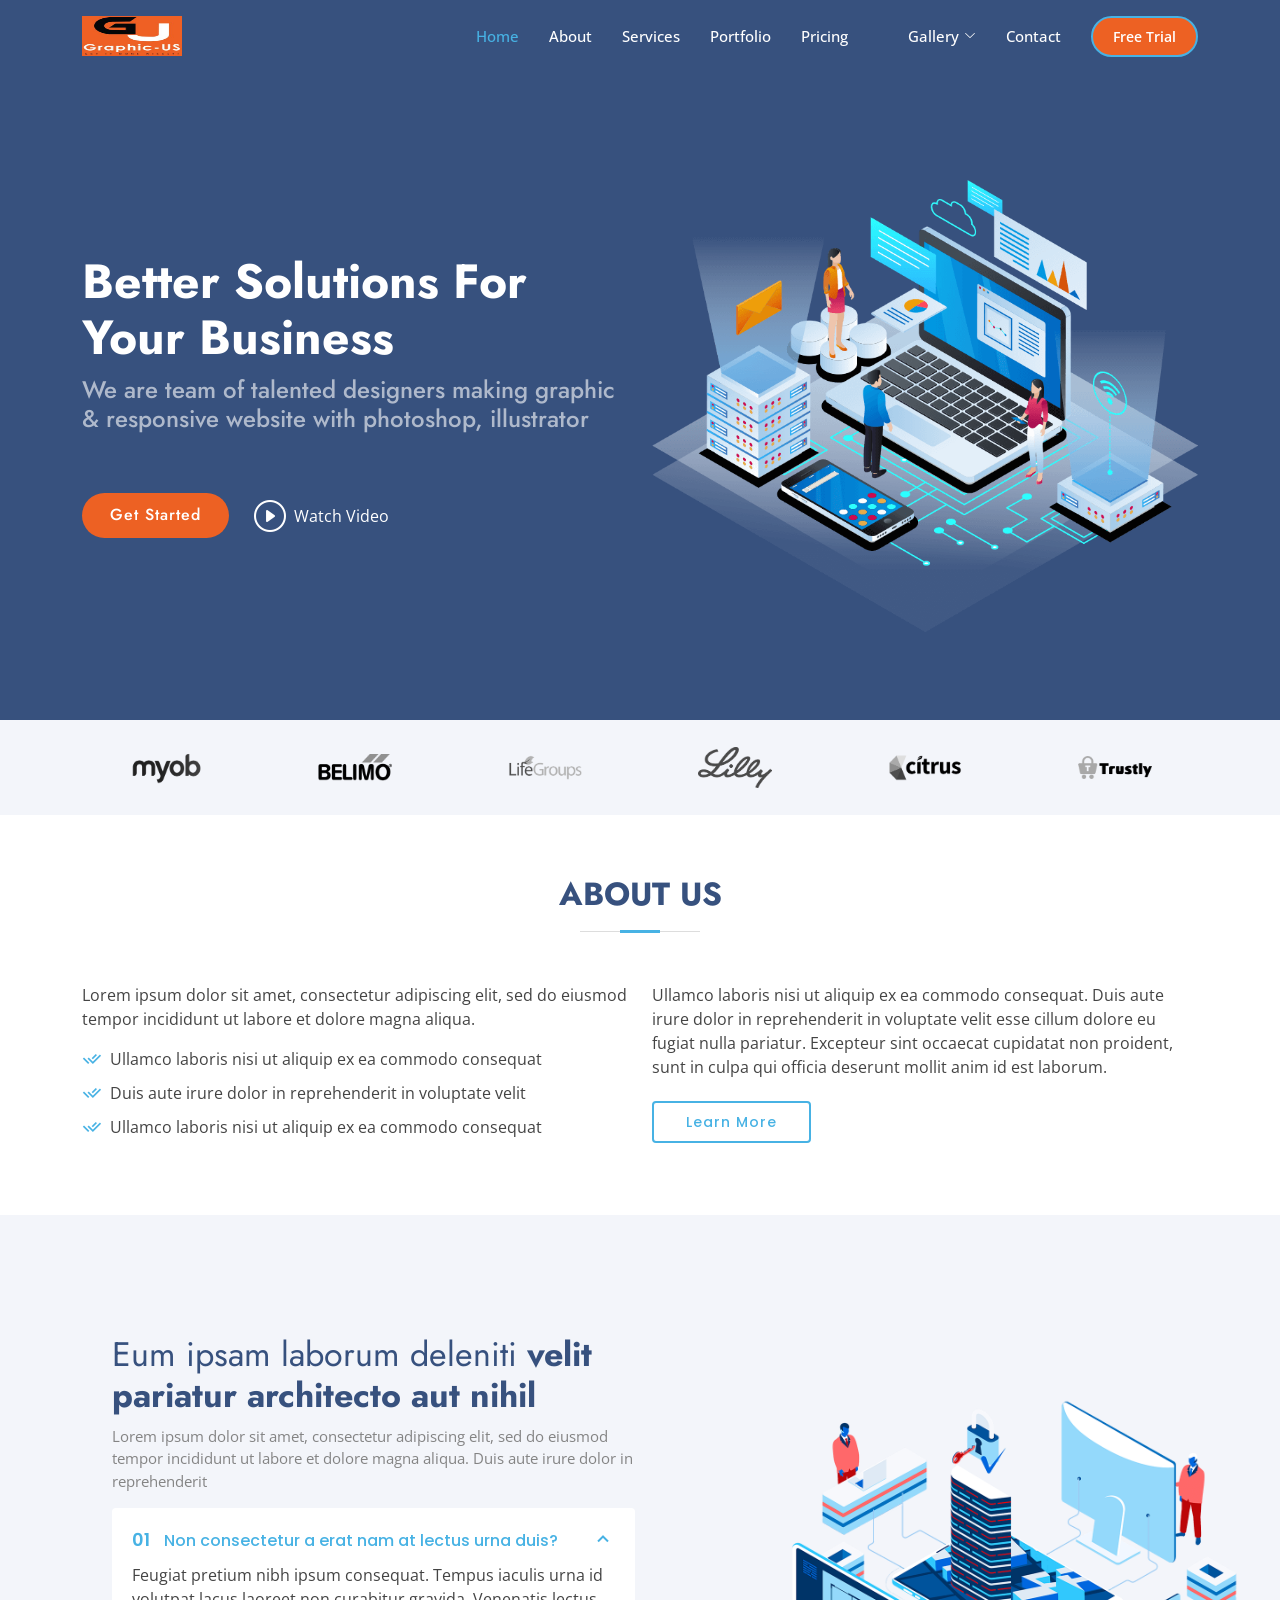
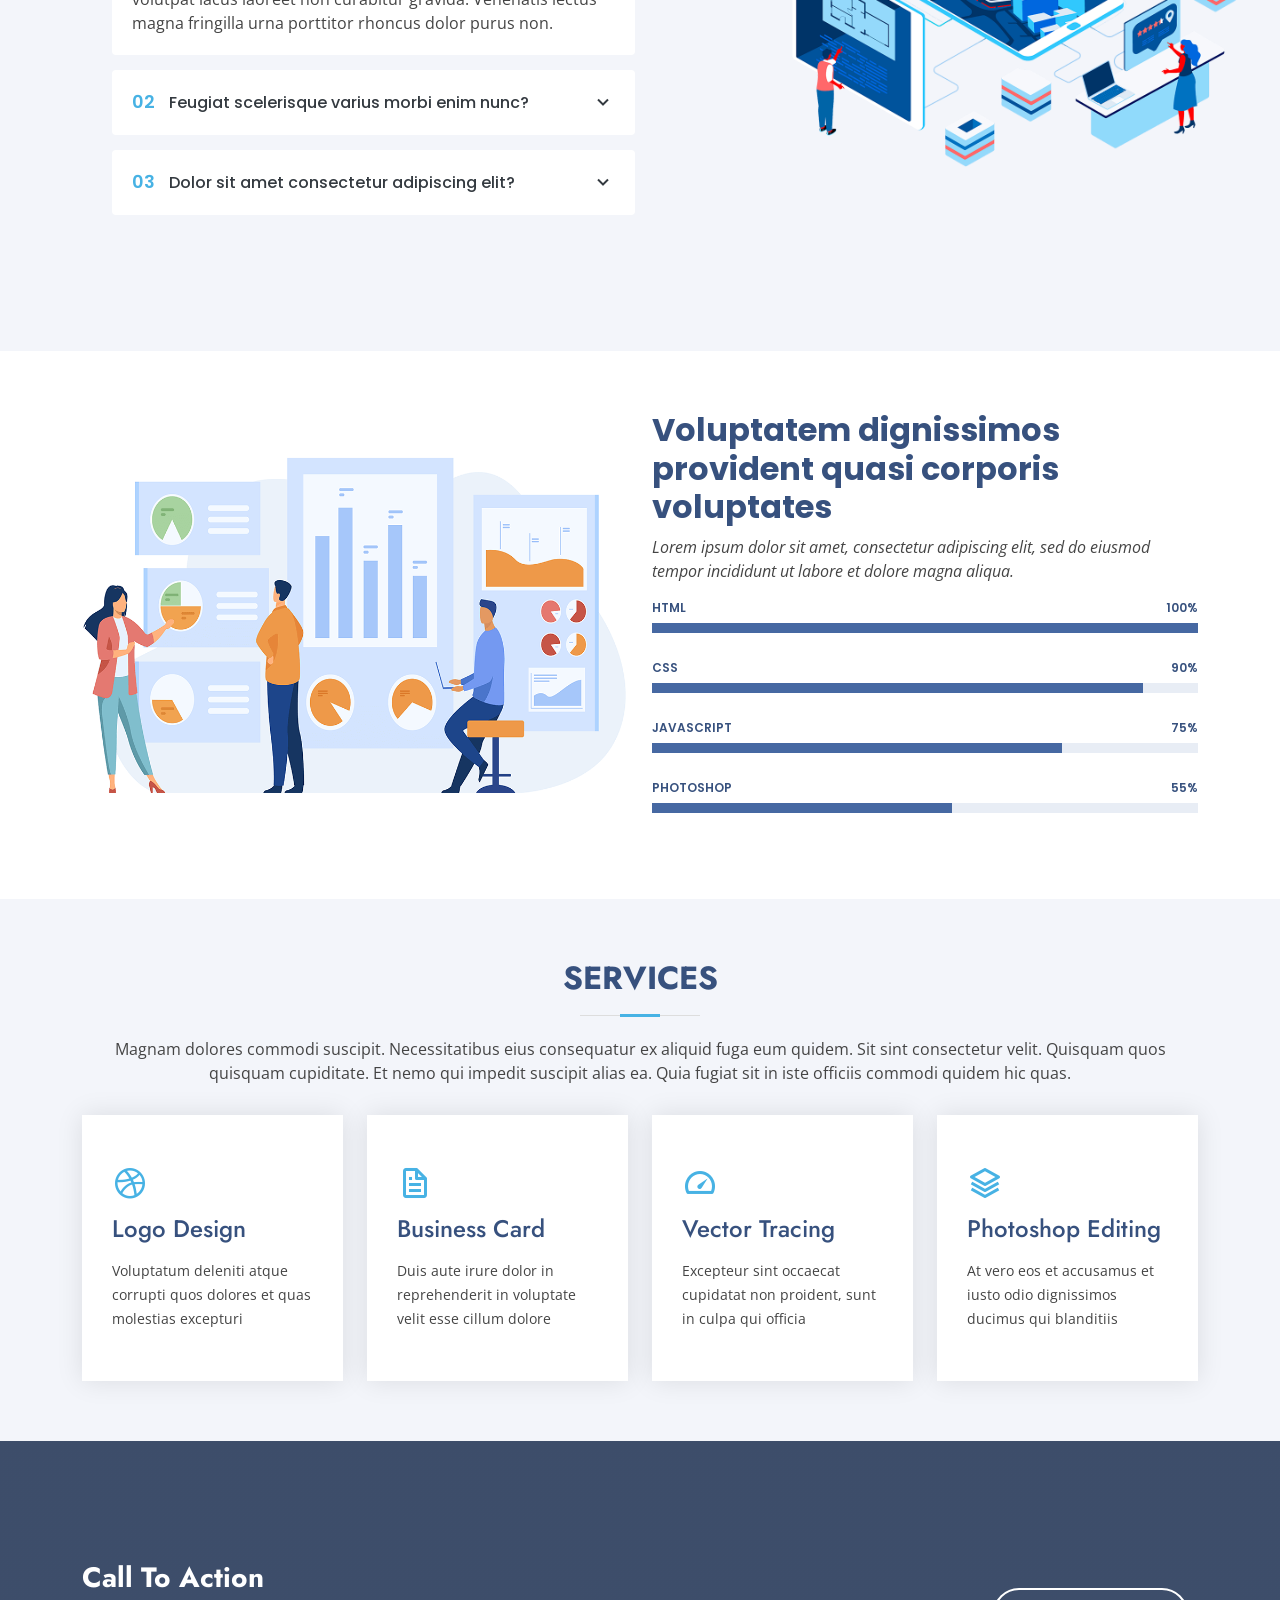
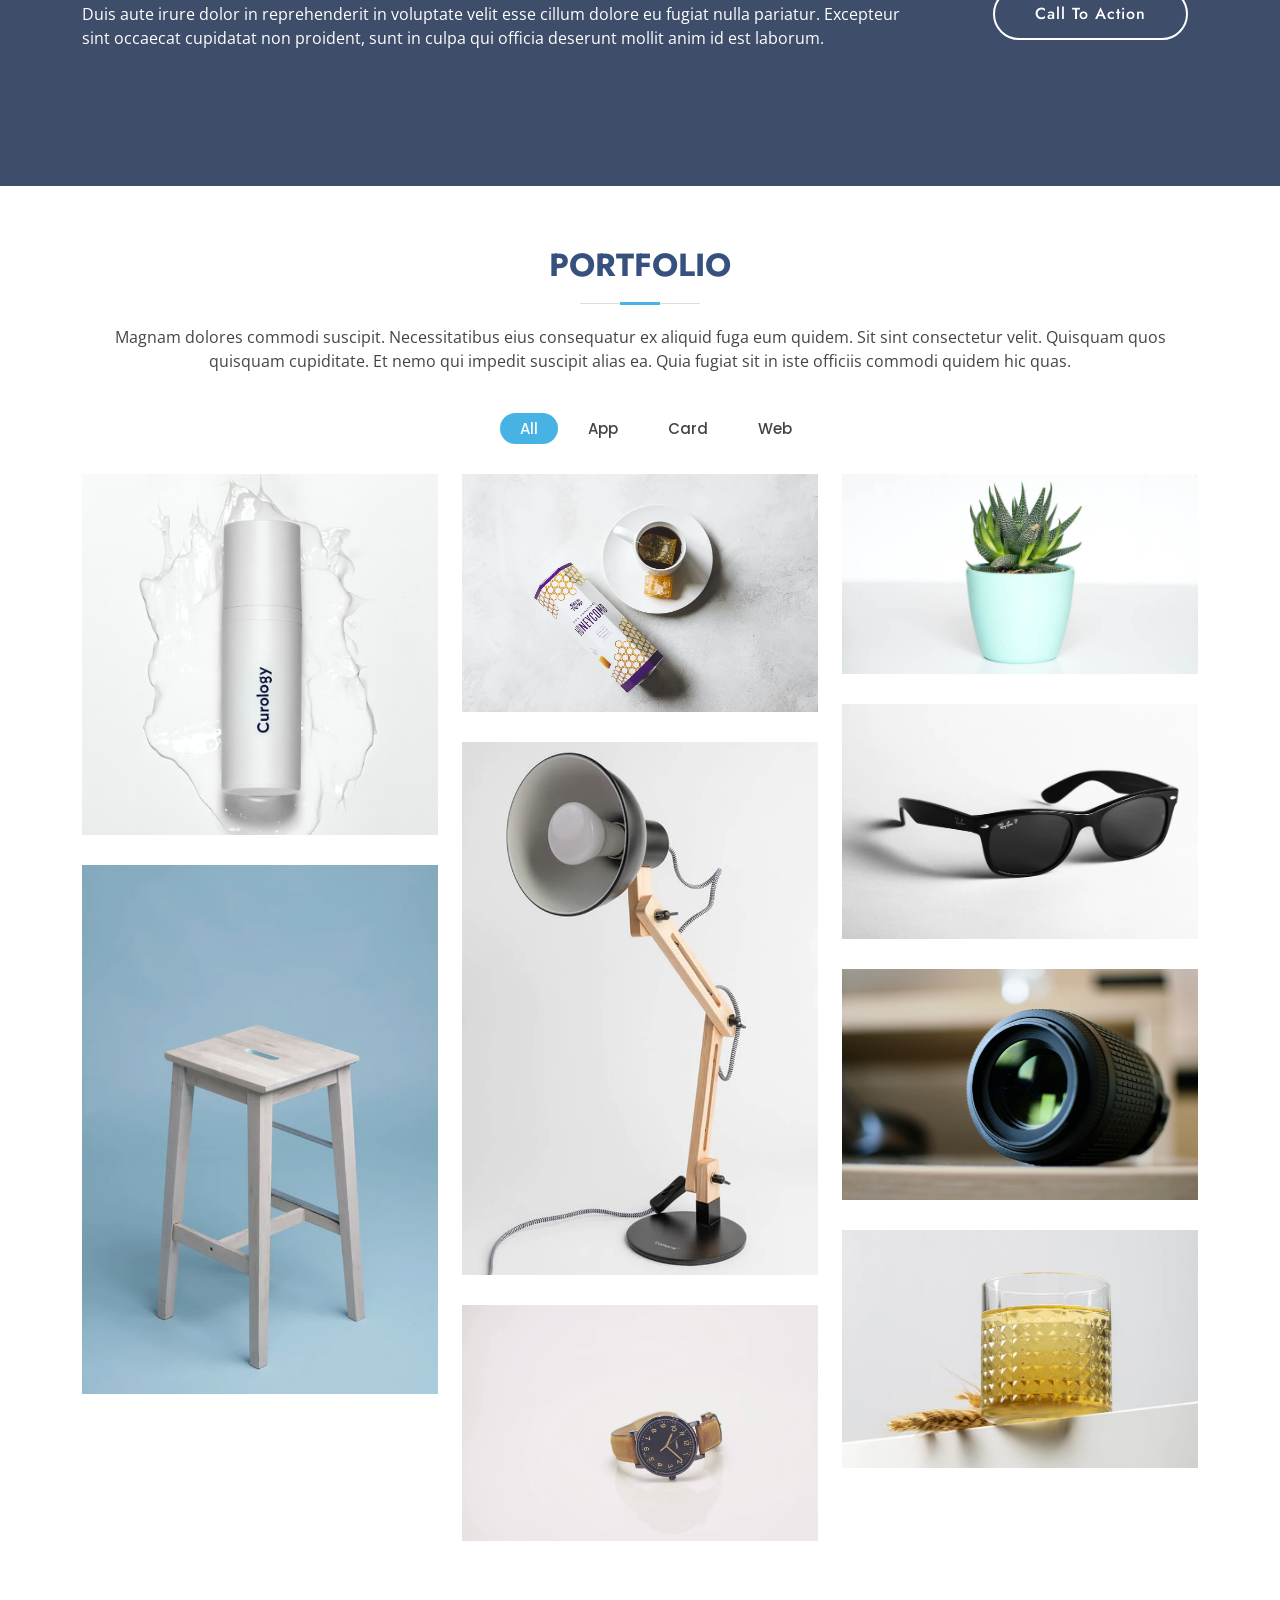
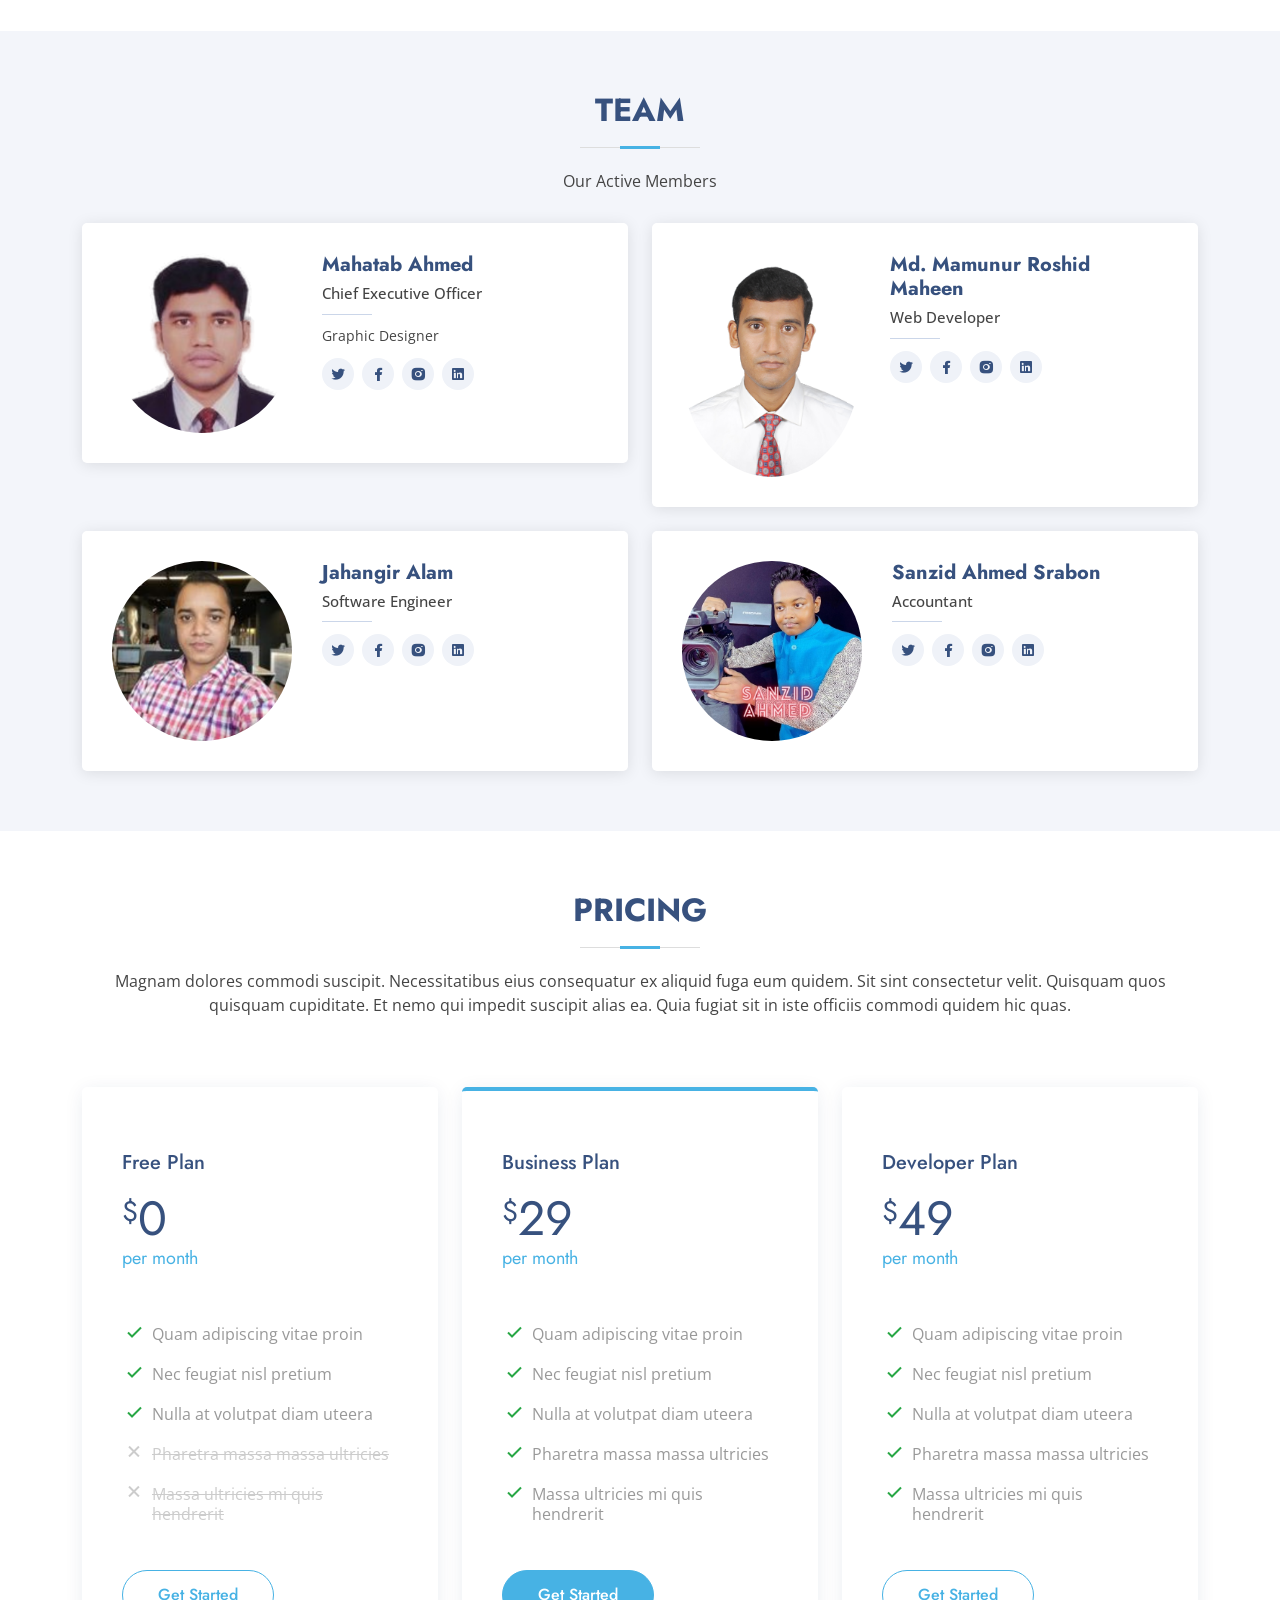
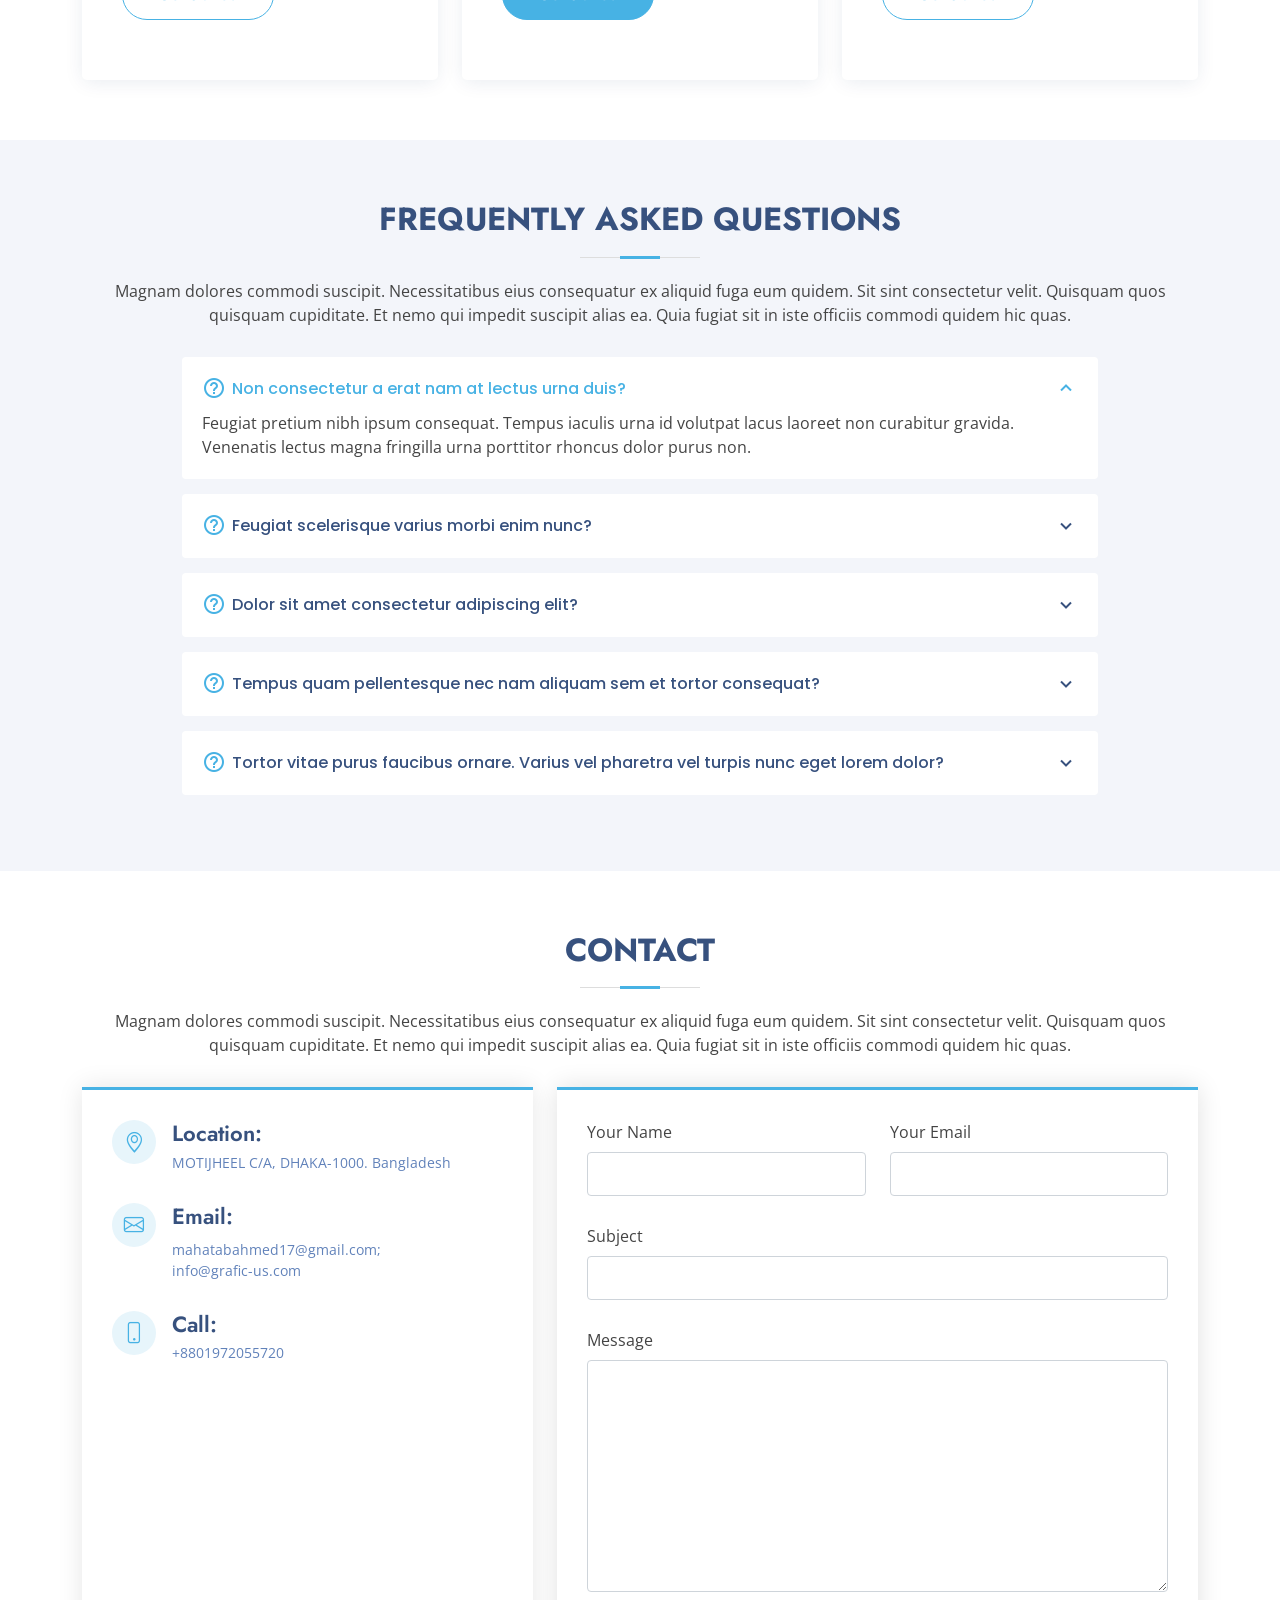
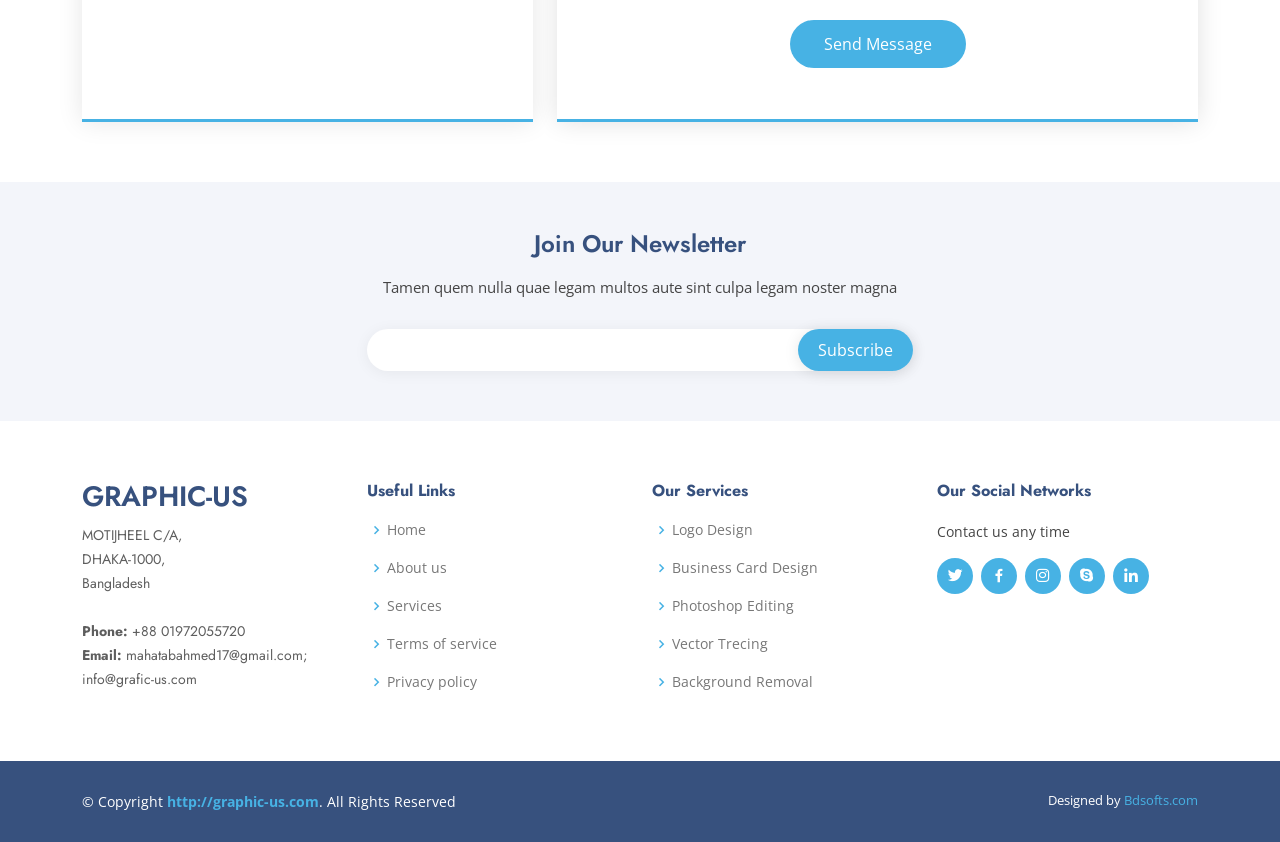
==== Arsha/Arsha/index.html @ 4f254a32 "change title" ====
<!DOCTYPE html>
<html lang="en">

<head>
  <meta charset="utf-8">
  <meta content="width=device-width, initial-scale=1.0" name="viewport">

  <title>Graphic-us </title>
  <meta content="" name="description">
  <meta content="" name="keywords">

  <!-- Favicons -->
  <link href="assets/img/favicon.png" rel="icon">
  <link href="assets/img/apple-touch-icon.png" rel="apple-touch-icon">

  <!-- Google Fonts -->
  <link href="https://fonts.googleapis.com/css?family=Open+Sans:300,300i,400,400i,600,600i,700,700i|Jost:300,300i,400,400i,500,500i,600,600i,700,700i|Poppins:300,300i,400,400i,500,500i,600,600i,700,700i" rel="stylesheet">

  <!-- Vendor CSS Files -->
  <link href="assets/vendor/aos/aos.css" rel="stylesheet">
  <link href="assets/vendor/bootstrap/css/bootstrap.min.css" rel="stylesheet">
  <link href="assets/vendor/bootstrap-icons/bootstrap-icons.css" rel="stylesheet">
  <link href="assets/vendor/boxicons/css/boxicons.min.css" rel="stylesheet">
  <link href="assets/vendor/glightbox/css/glightbox.min.css" rel="stylesheet">
  <link href="assets/vendor/remixicon/remixicon.css" rel="stylesheet">
  <link href="assets/vendor/swiper/swiper-bundle.min.css" rel="stylesheet">

  <!-- Template Main CSS File -->
  <link href="assets/css/style.css" rel="stylesheet">

  <!-- =======================================================
  * Template Name: Graphic-us - v4.5.0
  * Template URL: https://bootstrapmade.com/Graphic-us-free-bootstrap-html-template-corporate/
  * Author: BootstrapMade.com
  * License: https://bootstrapmade.com/license/
  ======================================================== -->
</head>

<body>

  <!-- ======= Header ======= -->
  <header id="header" class="fixed-top ">
    <div class="container d-flex align-items-center">

      <h1 class="logo me-auto"><a href="index.html"><img src="./assets/img/logo.jpg" alt="logo" style="height: 200px; width: 100px;"></a></h1>
      <!-- Uncomment below if you prefer to use an image logo -->
      <!-- <a href="index.html" class="logo me-auto"><img src="assets/img/logo.png" alt="" class="img-fluid"></a>-->

      <nav id="navbar" class="navbar">
        <ul>
          <li><a class="nav-link scrollto active" href="#hero">Home</a></li>
          <li><a class="nav-link scrollto" href="#about">About</a></li>
          <li><a class="nav-link scrollto" href="#services">Services</a></li>
          <li><a class="nav-link   scrollto" href="#portfolio">Portfolio</a></li>
          <li><a class="nav-link scrollto" href="#team">Pricing</a></li>
          <li><a class="nav-link scrollto" href="#team"></a></li>
          <li class="dropdown"><a href="#"><span>Gallery</span> <i class="bi bi-chevron-down"></i></a>
            <ul>
              <li><a href="#"> Background</a></li>
              <li class="dropdown"><a href="#"><span>Deep Drop Down</span> <i class="bi bi-chevron-right"></i></a>
                <ul>
                  <li><a href="#">Deep Drop Down 1</a></li>
                  <li><a href="#">Deep Drop Down 2</a></li>
                  <li><a href="#">Deep Drop Down 3</a></li>
                  <li><a href="#">Deep Drop Down 4</a></li>
                  <li><a href="#">Deep Drop Down 5</a></li>
                </ul>
              </li>
              <li><a href="#">Drop Down 2</a></li>
              <li><a href="#">Drop Down 3</a></li>
              <li><a href="#">Drop Down 4</a></li>
            </ul>
          </li>
          <li><a class="nav-link scrollto" href="#contact">Contact</a></li>
          <li><a class="getstarted scrollto" href="#about">Free Trial</a></li>
        </ul>
        <i class="bi bi-list mobile-nav-toggle"></i>
      </nav><!-- .navbar -->

    </div>
  </header><!-- End Header -->

  <!-- ======= Hero Section ======= -->
  <section id="hero" class="d-flex align-items-center">

    <div class="container">
      <div class="row">
        <div class="col-lg-6 d-flex flex-column justify-content-center pt-4 pt-lg-0 order-2 order-lg-1" data-aos="fade-up" data-aos-delay="200">
          <h1>Better Solutions For Your Business</h1>
          <h2>We are team of talented designers making graphic & responsive website with photoshop, illustrator </h2>
          <div class="d-flex justify-content-center justify-content-lg-start">
            <a href="#about" class="btn-get-started scrollto">Get Started</a>
            <a href="https://www.youtube.com/watch?v=jDDaplaOz7Q" class="glightbox btn-watch-video"><i class="bi bi-play-circle"></i><span>Watch Video</span></a>
          </div>
        </div>
        <div class="col-lg-6 order-1 order-lg-2 hero-img" data-aos="zoom-in" data-aos-delay="200">
          <img src="assets/img/hero-img.png" class="img-fluid animated" alt="">
        </div>
      </div>
    </div>

  </section><!-- End Hero -->

  <main id="main">

    <!-- ======= Cliens Section ======= -->
    <section id="cliens" class="cliens section-bg">
      <div class="container">

        <div class="row" data-aos="zoom-in">

          <div class="col-lg-2 col-md-4 col-6 d-flex align-items-center justify-content-center">
            <img src="assets/img/clients/client-1.png" class="img-fluid" alt="">
          </div>

          <div class="col-lg-2 col-md-4 col-6 d-flex align-items-center justify-content-center">
            <img src="assets/img/clients/client-2.png" class="img-fluid" alt="">
          </div>

          <div class="col-lg-2 col-md-4 col-6 d-flex align-items-center justify-content-center">
            <img src="assets/img/clients/client-3.png" class="img-fluid" alt="">
          </div>

          <div class="col-lg-2 col-md-4 col-6 d-flex align-items-center justify-content-center">
            <img src="assets/img/clients/client-4.png" class="img-fluid" alt="">
          </div>

          <div class="col-lg-2 col-md-4 col-6 d-flex align-items-center justify-content-center">
            <img src="assets/img/clients/client-5.png" class="img-fluid" alt="">
          </div>

          <div class="col-lg-2 col-md-4 col-6 d-flex align-items-center justify-content-center">
            <img src="assets/img/clients/client-6.png" class="img-fluid" alt="">
          </div>

        </div>

      </div>
    </section><!-- End Cliens Section -->

    <!-- ======= About Us Section ======= -->
    <section id="about" class="about">
      <div class="container" data-aos="fade-up">

        <div class="section-title">
          <h2>About Us</h2>
        </div>

        <div class="row content">
          <div class="col-lg-6">
            <p>
              Lorem ipsum dolor sit amet, consectetur adipiscing elit, sed do eiusmod tempor incididunt ut labore et dolore
              magna aliqua.
            </p>
            <ul>
              <li><i class="ri-check-double-line"></i> Ullamco laboris nisi ut aliquip ex ea commodo consequat</li>
              <li><i class="ri-check-double-line"></i> Duis aute irure dolor in reprehenderit in voluptate velit</li>
              <li><i class="ri-check-double-line"></i> Ullamco laboris nisi ut aliquip ex ea commodo consequat</li>
            </ul>
          </div>
          <div class="col-lg-6 pt-4 pt-lg-0">
            <p>
              Ullamco laboris nisi ut aliquip ex ea commodo consequat. Duis aute irure dolor in reprehenderit in voluptate
              velit esse cillum dolore eu fugiat nulla pariatur. Excepteur sint occaecat cupidatat non proident, sunt in
              culpa qui officia deserunt mollit anim id est laborum.
            </p>
            <a href="#" class="btn-learn-more">Learn More</a>
          </div>
        </div>

      </div>
    </section><!-- End About Us Section -->

    <!-- ======= Why Us Section ======= -->
    <section id="why-us" class="why-us section-bg">
      <div class="container-fluid" data-aos="fade-up">

        <div class="row">

          <div class="col-lg-7 d-flex flex-column justify-content-center align-items-stretch  order-2 order-lg-1">

            <div class="content">
              <h3>Eum ipsam laborum deleniti <strong>velit pariatur architecto aut nihil</strong></h3>
              <p>
                Lorem ipsum dolor sit amet, consectetur adipiscing elit, sed do eiusmod tempor incididunt ut labore et dolore magna aliqua. Duis aute irure dolor in reprehenderit
              </p>
            </div>

            <div class="accordion-list">
              <ul>
                <li>
                  <a data-bs-toggle="collapse" class="collapse" data-bs-target="#accordion-list-1"><span>01</span> Non consectetur a erat nam at lectus urna duis? <i class="bx bx-chevron-down icon-show"></i><i class="bx bx-chevron-up icon-close"></i></a>
                  <div id="accordion-list-1" class="collapse show" data-bs-parent=".accordion-list">
                    <p>
                      Feugiat pretium nibh ipsum consequat. Tempus iaculis urna id volutpat lacus laoreet non curabitur gravida. Venenatis lectus magna fringilla urna porttitor rhoncus dolor purus non.
                    </p>
                  </div>
                </li>

                <li>
                  <a data-bs-toggle="collapse" data-bs-target="#accordion-list-2" class="collapsed"><span>02</span> Feugiat scelerisque varius morbi enim nunc? <i class="bx bx-chevron-down icon-show"></i><i class="bx bx-chevron-up icon-close"></i></a>
                  <div id="accordion-list-2" class="collapse" data-bs-parent=".accordion-list">
                    <p>
                      Dolor sit amet consectetur adipiscing elit pellentesque habitant morbi. Id interdum velit laoreet id donec ultrices. Fringilla phasellus faucibus scelerisque eleifend donec pretium. Est pellentesque elit ullamcorper dignissim. Mauris ultrices eros in cursus turpis massa tincidunt dui.
                    </p>
                  </div>
                </li>

                <li>
                  <a data-bs-toggle="collapse" data-bs-target="#accordion-list-3" class="collapsed"><span>03</span> Dolor sit amet consectetur adipiscing elit? <i class="bx bx-chevron-down icon-show"></i><i class="bx bx-chevron-up icon-close"></i></a>
                  <div id="accordion-list-3" class="collapse" data-bs-parent=".accordion-list">
                    <p>
                      Eleifend mi in nulla posuere sollicitudin aliquam ultrices sagittis orci. Faucibus pulvinar elementum integer enim. Sem nulla pharetra diam sit amet nisl suscipit. Rutrum tellus pellentesque eu tincidunt. Lectus urna duis convallis convallis tellus. Urna molestie at elementum eu facilisis sed odio morbi quis
                    </p>
                  </div>
                </li>

              </ul>
            </div>

          </div>

          <div class="col-lg-5 align-items-stretch order-1 order-lg-2 img" style='background-image: url("assets/img/why-us.png");' data-aos="zoom-in" data-aos-delay="150">&nbsp;</div>
        </div>

      </div>
    </section><!-- End Why Us Section -->

    <!-- ======= Skills Section ======= -->
    <section id="skills" class="skills">
      <div class="container" data-aos="fade-up">

        <div class="row">
          <div class="col-lg-6 d-flex align-items-center" data-aos="fade-right" data-aos-delay="100">
            <img src="assets/img/skills.png" class="img-fluid" alt="">
          </div>
          <div class="col-lg-6 pt-4 pt-lg-0 content" data-aos="fade-left" data-aos-delay="100">
            <h3>Voluptatem dignissimos provident quasi corporis voluptates</h3>
            <p class="fst-italic">
              Lorem ipsum dolor sit amet, consectetur adipiscing elit, sed do eiusmod tempor incididunt ut labore et dolore
              magna aliqua.
            </p>

            <div class="skills-content">

              <div class="progress">
                <span class="skill">HTML <i class="val">100%</i></span>
                <div class="progress-bar-wrap">
                  <div class="progress-bar" role="progressbar" aria-valuenow="100" aria-valuemin="0" aria-valuemax="100"></div>
                </div>
              </div>

              <div class="progress">
                <span class="skill">CSS <i class="val">90%</i></span>
                <div class="progress-bar-wrap">
                  <div class="progress-bar" role="progressbar" aria-valuenow="90" aria-valuemin="0" aria-valuemax="100"></div>
                </div>
              </div>

              <div class="progress">
                <span class="skill">JavaScript <i class="val">75%</i></span>
                <div class="progress-bar-wrap">
                  <div class="progress-bar" role="progressbar" aria-valuenow="75" aria-valuemin="0" aria-valuemax="100"></div>
                </div>
              </div>

              <div class="progress">
                <span class="skill">Photoshop <i class="val">55%</i></span>
                <div class="progress-bar-wrap">
                  <div class="progress-bar" role="progressbar" aria-valuenow="55" aria-valuemin="0" aria-valuemax="100"></div>
                </div>
              </div>

            </div>

          </div>
        </div>

      </div>
    </section><!-- End Skills Section -->

    <!-- ======= Services Section ======= -->
    <section id="services" class="services section-bg">
      <div class="container" data-aos="fade-up">

        <div class="section-title">
          <h2>Services</h2>
          <p>Magnam dolores commodi suscipit. Necessitatibus eius consequatur ex aliquid fuga eum quidem. Sit sint consectetur velit. Quisquam quos quisquam cupiditate. Et nemo qui impedit suscipit alias ea. Quia fugiat sit in iste officiis commodi quidem hic quas.</p>
        </div>

        <div class="row">
          <div class="col-xl-3 col-md-6 d-flex align-items-stretch" data-aos="zoom-in" data-aos-delay="100">
            <div class="icon-box">
              <div class="icon"><i class="bx bxl-dribbble"></i></div>
              <h4><a href="">Logo Design </a></h4>
              <p>Voluptatum deleniti atque corrupti quos dolores et quas molestias excepturi</p>
            </div>
          </div>

          <div class="col-xl-3 col-md-6 d-flex align-items-stretch mt-4 mt-md-0" data-aos="zoom-in" data-aos-delay="200">
            <div class="icon-box">
              <div class="icon"><i class="bx bx-file"></i></div>
              <h4><a href="">Business Card </a></h4>
              <p>Duis aute irure dolor in reprehenderit in voluptate velit esse cillum dolore</p>
            </div>
          </div>

          <div class="col-xl-3 col-md-6 d-flex align-items-stretch mt-4 mt-xl-0" data-aos="zoom-in" data-aos-delay="300">
            <div class="icon-box">
              <div class="icon"><i class="bx bx-tachometer"></i></div>
              <h4><a href="">Vector Tracing</a></h4>
              <p>Excepteur sint occaecat cupidatat non proident, sunt in culpa qui officia</p>
            </div>
          </div>

          <div class="col-xl-3 col-md-6 d-flex align-items-stretch mt-4 mt-xl-0" data-aos="zoom-in" data-aos-delay="400">
            <div class="icon-box">
              <div class="icon"><i class="bx bx-layer"></i></div>
              <h4><a href="">Photoshop Editing</a></h4>
              <p>At vero eos et accusamus et iusto odio dignissimos ducimus qui blanditiis</p>
            </div>
          </div>

        </div>

      </div>
    </section><!-- End Services Section -->

    <!-- ======= Cta Section ======= -->
    <section id="cta" class="cta">
      <div class="container" data-aos="zoom-in">

        <div class="row">
          <div class="col-lg-9 text-center text-lg-start">
            <h3>Call To Action</h3>
            <p> Duis aute irure dolor in reprehenderit in voluptate velit esse cillum dolore eu fugiat nulla pariatur. Excepteur sint occaecat cupidatat non proident, sunt in culpa qui officia deserunt mollit anim id est laborum.</p>
          </div>
          <div class="col-lg-3 cta-btn-container text-center">
            <a class="cta-btn align-middle" href="#">Call To Action</a>
          </div>
        </div>

      </div>
    </section><!-- End Cta Section -->

    <!-- ======= Portfolio Section ======= -->
    <section id="portfolio" class="portfolio">
      <div class="container" data-aos="fade-up">

        <div class="section-title">
          <h2>Portfolio</h2>
          <p>Magnam dolores commodi suscipit. Necessitatibus eius consequatur ex aliquid fuga eum quidem. Sit sint consectetur velit. Quisquam quos quisquam cupiditate. Et nemo qui impedit suscipit alias ea. Quia fugiat sit in iste officiis commodi quidem hic quas.</p>
        </div>

        <ul id="portfolio-flters" class="d-flex justify-content-center" data-aos="fade-up" data-aos-delay="100">
          <li data-filter="*" class="filter-active">All</li>
          <li data-filter=".filter-app">App</li>
          <li data-filter=".filter-card">Card</li>
          <li data-filter=".filter-web">Web</li>
        </ul>

        <div class="row portfolio-container" data-aos="fade-up" data-aos-delay="200">

          <div class="col-lg-4 col-md-6 portfolio-item filter-app">
            <div class="portfolio-img"><img src="assets/img/portfolio/portfolio-1.jpg" class="img-fluid" alt=""></div>
            <div class="portfolio-info">
              <h4>App 1</h4>
              <p>App</p>
              <a href="assets/img/portfolio/portfolio-1.jpg" data-gallery="portfolioGallery" class="portfolio-lightbox preview-link" title="App 1"><i class="bx bx-plus"></i></a>
              <a href="portfolio-details.html" class="details-link" title="More Details"><i class="bx bx-link"></i></a>
            </div>
          </div>

          <div class="col-lg-4 col-md-6 portfolio-item filter-web">
            <div class="portfolio-img"><img src="assets/img/portfolio/portfolio-2.jpg" class="img-fluid" alt=""></div>
            <div class="portfolio-info">
              <h4>Web 3</h4>
              <p>Web</p>
              <a href="assets/img/portfolio/portfolio-2.jpg" data-gallery="portfolioGallery" class="portfolio-lightbox preview-link" title="Web 3"><i class="bx bx-plus"></i></a>
              <a href="portfolio-details.html" class="details-link" title="More Details"><i class="bx bx-link"></i></a>
            </div>
          </div>

          <div class="col-lg-4 col-md-6 portfolio-item filter-app">
            <div class="portfolio-img"><img src="assets/img/portfolio/portfolio-3.jpg" class="img-fluid" alt=""></div>
            <div class="portfolio-info">
              <h4>App 2</h4>
              <p>App</p>
              <a href="assets/img/portfolio/portfolio-3.jpg" data-gallery="portfolioGallery" class="portfolio-lightbox preview-link" title="App 2"><i class="bx bx-plus"></i></a>
              <a href="portfolio-details.html" class="details-link" title="More Details"><i class="bx bx-link"></i></a>
            </div>
          </div>

          <div class="col-lg-4 col-md-6 portfolio-item filter-card">
            <div class="portfolio-img"><img src="assets/img/portfolio/portfolio-4.jpg" class="img-fluid" alt=""></div>
            <div class="portfolio-info">
              <h4>Card 2</h4>
              <p>Card</p>
              <a href="assets/img/portfolio/portfolio-4.jpg" data-gallery="portfolioGallery" class="portfolio-lightbox preview-link" title="Card 2"><i class="bx bx-plus"></i></a>
              <a href="portfolio-details.html" class="details-link" title="More Details"><i class="bx bx-link"></i></a>
            </div>
          </div>

          <div class="col-lg-4 col-md-6 portfolio-item filter-web">
            <div class="portfolio-img"><img src="assets/img/portfolio/portfolio-5.jpg" class="img-fluid" alt=""></div>
            <div class="portfolio-info">
              <h4>Web 2</h4>
              <p>Web</p>
              <a href="assets/img/portfolio/portfolio-5.jpg" data-gallery="portfolioGallery" class="portfolio-lightbox preview-link" title="Web 2"><i class="bx bx-plus"></i></a>
              <a href="portfolio-details.html" class="details-link" title="More Details"><i class="bx bx-link"></i></a>
            </div>
          </div>

          <div class="col-lg-4 col-md-6 portfolio-item filter-app">
            <div class="portfolio-img"><img src="assets/img/portfolio/portfolio-6.jpg" class="img-fluid" alt=""></div>
            <div class="portfolio-info">
              <h4>App 3</h4>
              <p>App</p>
              <a href="assets/img/portfolio/portfolio-6.jpg" data-gallery="portfolioGallery" class="portfolio-lightbox preview-link" title="App 3"><i class="bx bx-plus"></i></a>
              <a href="portfolio-details.html" class="details-link" title="More Details"><i class="bx bx-link"></i></a>
            </div>
          </div>

          <div class="col-lg-4 col-md-6 portfolio-item filter-card">
            <div class="portfolio-img"><img src="assets/img/portfolio/portfolio-7.jpg" class="img-fluid" alt=""></div>
            <div class="portfolio-info">
              <h4>Card 1</h4>
              <p>Card</p>
              <a href="assets/img/portfolio/portfolio-7.jpg" data-gallery="portfolioGallery" class="portfolio-lightbox preview-link" title="Card 1"><i class="bx bx-plus"></i></a>
              <a href="portfolio-details.html" class="details-link" title="More Details"><i class="bx bx-link"></i></a>
            </div>
          </div>

          <div class="col-lg-4 col-md-6 portfolio-item filter-card">
            <div class="portfolio-img"><img src="assets/img/portfolio/portfolio-8.jpg" class="img-fluid" alt=""></div>
            <div class="portfolio-info">
              <h4>Card 3</h4>
              <p>Card</p>
              <a href="assets/img/portfolio/portfolio-8.jpg" data-gallery="portfolioGallery" class="portfolio-lightbox preview-link" title="Card 3"><i class="bx bx-plus"></i></a>
              <a href="portfolio-details.html" class="details-link" title="More Details"><i class="bx bx-link"></i></a>
            </div>
          </div>

          <div class="col-lg-4 col-md-6 portfolio-item filter-web">
            <div class="portfolio-img"><img src="assets/img/portfolio/portfolio-9.jpg" class="img-fluid" alt=""></div>
            <div class="portfolio-info">
              <h4>Web 3</h4>
              <p>Web</p>
              <a href="assets/img/portfolio/portfolio-9.jpg" data-gallery="portfolioGallery" class="portfolio-lightbox preview-link" title="Web 3"><i class="bx bx-plus"></i></a>
              <a href="portfolio-details.html" class="details-link" title="More Details"><i class="bx bx-link"></i></a>
            </div>
          </div>

        </div>

      </div>
    </section><!-- End Portfolio Section -->

    <!-- ======= Team Section ======= -->
    <section id="team" class="team section-bg">
      <div class="container" data-aos="fade-up">

        <div class="section-title">
          <h2>Team</h2>
          <p>Our Active Members</p>
        </div>

        <div class="row">

          <div class="col-lg-6">
            <div class="member d-flex align-items-start" data-aos="zoom-in" data-aos-delay="100">
              <div class="pic"><img src="../Arsha/assets/img/mahatab.png" class="img-fluid" alt=""></div>
              <div class="member-info">
                <h4>Mahatab Ahmed</h4>
                <span>Chief Executive Officer</span>
                <p>Graphic Designer</p>
                <div class="social">
                  <a href="https://twitter.com/cutoutzones_"><i class="ri-twitter-fill"></i></a>
                  <a href="https://www.facebook.com/cutoutzones"><i class="ri-facebook-fill"></i></a>
                  <a href="https://www.instagram.com/cutoutzones"><i class="ri-instagram-fill"></i></a>
                  <a href="https://www.linkedin.com/in/mahatab-ahmed-8322981a1/"> <i class="ri-linkedin-box-fill"></i> </a>
                </div>
              </div>
            </div>
          </div>

          <div class="col-lg-6 mt-4 mt-lg-0">
            <div class="member d-flex align-items-start" data-aos="zoom-in" data-aos-delay="200">
              <div class="pic"><img src="../Arsha/assets/img/mamun.jpg" class="img-fluid" alt=""></div>
              <div class="member-info">
                <h4>Md. Mamunur Roshid Maheen</h4>
                <span>Web Developer</span>
                 <p></p>
                <div class="social">
                  <a href="#"><i class="ri-twitter-fill"></i></a>
                  <a href="#"><i class="ri-facebook-fill"></i></a>
                  <a href="#"><i class="ri-instagram-fill"></i></a>
                  <a href="#"> <i class="ri-linkedin-box-fill"></i> </a>
                </div>
              </div>
            </div>
          </div>

          <div class="col-lg-6 mt-4">
            <div class="member d-flex align-items-start" data-aos="zoom-in" data-aos-delay="300">
              <div class="pic"><img src="../Arsha/assets/img/jahangir.jpg" class="img-fluid" alt=""></div>
              <div class="member-info">
                <h4>Jahangir Alam</h4>
                <span>Software Engineer</span>
                <p></p>
                <div class="social">
                  <a href=""><i class="ri-twitter-fill"></i></a>
                  <a href=""><i class="ri-facebook-fill"></i></a>
                  <a href=""><i class="ri-instagram-fill"></i></a>
                  <a href=""> <i class="ri-linkedin-box-fill"></i> </a>
                </div>
              </div>
            </div>
          </div>

          <div class="col-lg-6 mt-4">
            <div class="member d-flex align-items-start" data-aos="zoom-in" data-aos-delay="400">
              <div class="pic"><img src="../Arsha/assets/img/sanzid.png" class="img-fluid" alt=""></div>
              <div class="member-info">
                <h4>Sanzid Ahmed Srabon</h4>
                <span>Accountant</span>
                <p></p>
                <div class="social">
                  <a href=""><i class="ri-twitter-fill"></i></a>
                  <a href=""><i class="ri-facebook-fill"></i></a>
                  <a href=""><i class="ri-instagram-fill"></i></a>
                  <a href=""> <i class="ri-linkedin-box-fill"></i> </a>
                </div>
              </div>
            </div>
          </div>

        </div>

      </div>
    </section><!-- End Team Section -->

    <!-- ======= Pricing Section ======= -->
    <section id="pricing" class="pricing">
      <div class="container" data-aos="fade-up">

        <div class="section-title">
          <h2>Pricing</h2>
          <p>Magnam dolores commodi suscipit. Necessitatibus eius consequatur ex aliquid fuga eum quidem. Sit sint consectetur velit. Quisquam quos quisquam cupiditate. Et nemo qui impedit suscipit alias ea. Quia fugiat sit in iste officiis commodi quidem hic quas.</p>
        </div>

        <div class="row">

          <div class="col-lg-4" data-aos="fade-up" data-aos-delay="100">
            <div class="box">
              <h3>Free Plan</h3>
              <h4><sup>$</sup>0<span>per month</span></h4>
              <ul>
                <li><i class="bx bx-check"></i> Quam adipiscing vitae proin</li>
                <li><i class="bx bx-check"></i> Nec feugiat nisl pretium</li>
                <li><i class="bx bx-check"></i> Nulla at volutpat diam uteera</li>
                <li class="na"><i class="bx bx-x"></i> <span>Pharetra massa massa ultricies</span></li>
                <li class="na"><i class="bx bx-x"></i> <span>Massa ultricies mi quis hendrerit</span></li>
              </ul>
              <a href="#" class="buy-btn">Get Started</a>
            </div>
          </div>

          <div class="col-lg-4 mt-4 mt-lg-0" data-aos="fade-up" data-aos-delay="200">
            <div class="box featured">
              <h3>Business Plan</h3>
              <h4><sup>$</sup>29<span>per month</span></h4>
              <ul>
                <li><i class="bx bx-check"></i> Quam adipiscing vitae proin</li>
                <li><i class="bx bx-check"></i> Nec feugiat nisl pretium</li>
                <li><i class="bx bx-check"></i> Nulla at volutpat diam uteera</li>
                <li><i class="bx bx-check"></i> Pharetra massa massa ultricies</li>
                <li><i class="bx bx-check"></i> Massa ultricies mi quis hendrerit</li>
              </ul>
              <a href="#" class="buy-btn">Get Started</a>
            </div>
          </div>

          <div class="col-lg-4 mt-4 mt-lg-0" data-aos="fade-up" data-aos-delay="300">
            <div class="box">
              <h3>Developer Plan</h3>
              <h4><sup>$</sup>49<span>per month</span></h4>
              <ul>
                <li><i class="bx bx-check"></i> Quam adipiscing vitae proin</li>
                <li><i class="bx bx-check"></i> Nec feugiat nisl pretium</li>
                <li><i class="bx bx-check"></i> Nulla at volutpat diam uteera</li>
                <li><i class="bx bx-check"></i> Pharetra massa massa ultricies</li>
                <li><i class="bx bx-check"></i> Massa ultricies mi quis hendrerit</li>
              </ul>
              <a href="#" class="buy-btn">Get Started</a>
            </div>
          </div>

        </div>

      </div>
    </section><!-- End Pricing Section -->

    <!-- ======= Frequently Asked Questions Section ======= -->
    <section id="faq" class="faq section-bg">
      <div class="container" data-aos="fade-up">

        <div class="section-title">
          <h2>Frequently Asked Questions</h2>
          <p>Magnam dolores commodi suscipit. Necessitatibus eius consequatur ex aliquid fuga eum quidem. Sit sint consectetur velit. Quisquam quos quisquam cupiditate. Et nemo qui impedit suscipit alias ea. Quia fugiat sit in iste officiis commodi quidem hic quas.</p>
        </div>

        <div class="faq-list">
          <ul>
            <li data-aos="fade-up" data-aos-delay="100">
              <i class="bx bx-help-circle icon-help"></i> <a data-bs-toggle="collapse" class="collapse" data-bs-target="#faq-list-1">Non consectetur a erat nam at lectus urna duis? <i class="bx bx-chevron-down icon-show"></i><i class="bx bx-chevron-up icon-close"></i></a>
              <div id="faq-list-1" class="collapse show" data-bs-parent=".faq-list">
                <p>
                  Feugiat pretium nibh ipsum consequat. Tempus iaculis urna id volutpat lacus laoreet non curabitur gravida. Venenatis lectus magna fringilla urna porttitor rhoncus dolor purus non.
                </p>
              </div>
            </li>

            <li data-aos="fade-up" data-aos-delay="200">
              <i class="bx bx-help-circle icon-help"></i> <a data-bs-toggle="collapse" data-bs-target="#faq-list-2" class="collapsed">Feugiat scelerisque varius morbi enim nunc? <i class="bx bx-chevron-down icon-show"></i><i class="bx bx-chevron-up icon-close"></i></a>
              <div id="faq-list-2" class="collapse" data-bs-parent=".faq-list">
                <p>
                  Dolor sit amet consectetur adipiscing elit pellentesque habitant morbi. Id interdum velit laoreet id donec ultrices. Fringilla phasellus faucibus scelerisque eleifend donec pretium. Est pellentesque elit ullamcorper dignissim. Mauris ultrices eros in cursus turpis massa tincidunt dui.
                </p>
              </div>
            </li>

            <li data-aos="fade-up" data-aos-delay="300">
              <i class="bx bx-help-circle icon-help"></i> <a data-bs-toggle="collapse" data-bs-target="#faq-list-3" class="collapsed">Dolor sit amet consectetur adipiscing elit? <i class="bx bx-chevron-down icon-show"></i><i class="bx bx-chevron-up icon-close"></i></a>
              <div id="faq-list-3" class="collapse" data-bs-parent=".faq-list">
                <p>
                  Eleifend mi in nulla posuere sollicitudin aliquam ultrices sagittis orci. Faucibus pulvinar elementum integer enim. Sem nulla pharetra diam sit amet nisl suscipit. Rutrum tellus pellentesque eu tincidunt. Lectus urna duis convallis convallis tellus. Urna molestie at elementum eu facilisis sed odio morbi quis
                </p>
              </div>
            </li>

            <li data-aos="fade-up" data-aos-delay="400">
              <i class="bx bx-help-circle icon-help"></i> <a data-bs-toggle="collapse" data-bs-target="#faq-list-4" class="collapsed">Tempus quam pellentesque nec nam aliquam sem et tortor consequat? <i class="bx bx-chevron-down icon-show"></i><i class="bx bx-chevron-up icon-close"></i></a>
              <div id="faq-list-4" class="collapse" data-bs-parent=".faq-list">
                <p>
                  Molestie a iaculis at erat pellentesque adipiscing commodo. Dignissim suspendisse in est ante in. Nunc vel risus commodo viverra maecenas accumsan. Sit amet nisl suscipit adipiscing bibendum est. Purus gravida quis blandit turpis cursus in.
                </p>
              </div>
            </li>

            <li data-aos="fade-up" data-aos-delay="500">
              <i class="bx bx-help-circle icon-help"></i> <a data-bs-toggle="collapse" data-bs-target="#faq-list-5" class="collapsed">Tortor vitae purus faucibus ornare. Varius vel pharetra vel turpis nunc eget lorem dolor? <i class="bx bx-chevron-down icon-show"></i><i class="bx bx-chevron-up icon-close"></i></a>
              <div id="faq-list-5" class="collapse" data-bs-parent=".faq-list">
                <p>
                  Laoreet sit amet cursus sit amet dictum sit amet justo. Mauris vitae ultricies leo integer malesuada nunc vel. Tincidunt eget nullam non nisi est sit amet. Turpis nunc eget lorem dolor sed. Ut venenatis tellus in metus vulputate eu scelerisque.
                </p>
              </div>
            </li>

          </ul>
        </div>

      </div>
    </section><!-- End Frequently Asked Questions Section -->

    <!-- ======= Contact Section ======= -->
    <section id="contact" class="contact">
      <div class="container" data-aos="fade-up">

        <div class="section-title">
          <h2>Contact</h2>
          <p>Magnam dolores commodi suscipit. Necessitatibus eius consequatur ex aliquid fuga eum quidem. Sit sint consectetur velit. Quisquam quos quisquam cupiditate. Et nemo qui impedit suscipit alias ea. Quia fugiat sit in iste officiis commodi quidem hic quas.</p>
        </div>

        <div class="row">

          <div class="col-lg-5 d-flex align-items-stretch">
            <div class="info">
              <div class="address">
                <i class="bi bi-geo-alt"></i>
                <h4>Location:</h4>
                <p>MOTIJHEEL C/A, DHAKA-1000. Bangladesh</p>
              </div>

              <div class="email">
                <i class="bi bi-envelope"></i>
                <h4>Email:</h4>
                <p>mahatabahmed17@gmail.com; <br> info@grafic-us.com</p>
              </div>

              <div class="phone">
                <i class="bi bi-phone"></i>
                <h4>Call:</h4>
                <p>+8801972055720</p>
              </div>

              <iframe src="https://www.google.com/maps/embed?pb=!1m14!1m8!1m3!1d12097.433213460943!2d-74.0062269!3d40.7101282!3m2!1i1024!2i768!4f13.1!3m3!1m2!1s0x0%3A0xb89d1fe6bc499443!2sDowntown+Conference+Center!5e0!3m2!1smk!2sbg!4v1539943755621" frameborder="0" style="border:0; width: 100%; height: 290px;" allowfullscreen></iframe>
            </div>

          </div>

          <div class="col-lg-7 mt-5 mt-lg-0 d-flex align-items-stretch">
            <form action="forms/contact.php" method="post" role="form" class="php-email-form">
              <div class="row">
                <div class="form-group col-md-6">
                  <label for="name">Your Name</label>
                  <input type="text" name="name" class="form-control" id="name" required>
                </div>
                <div class="form-group col-md-6">
                  <label for="name">Your Email</label>
                  <input type="email" class="form-control" name="email" id="email" required>
                </div>
              </div>
              <div class="form-group">
                <label for="name">Subject</label>
                <input type="text" class="form-control" name="subject" id="subject" required>
              </div>
              <div class="form-group">
                <label for="name">Message</label>
                <textarea class="form-control" name="message" rows="10" required></textarea>
              </div>
              <div class="my-3">
                <div class="loading">Loading</div>
                <div class="error-message"></div>
                <div class="sent-message">Your message has been sent. Thank you!</div>
              </div>
              <div class="text-center"><button type="submit">Send Message</button></div>
            </form>
          </div>

        </div>

      </div>
    </section><!-- End Contact Section -->

  </main><!-- End #main -->

  <!-- ======= Footer ======= -->
  <footer id="footer">

    <div class="footer-newsletter">
      <div class="container">
        <div class="row justify-content-center">
          <div class="col-lg-6">
            <h4>Join Our Newsletter</h4>
            <p>Tamen quem nulla quae legam multos aute sint culpa legam noster magna</p>
            <form action="" method="post">
              <input type="email" name="email"><input type="submit" value="Subscribe">
            </form>
          </div>
        </div>
      </div>
    </div>

    <div class="footer-top">
      <div class="container">
        <div class="row">

          <div class="col-lg-3 col-md-6 footer-contact">
            <h3>Graphic-us</h3>
            <p>
              MOTIJHEEL C/A,  <br>
              DHAKA-1000, <br>
              Bangladesh <br><br>
              <strong>Phone:</strong> +88 01972055720<br>
              <strong>Email:</strong> mahatabahmed17@gmail.com;
              info@grafic-us.com<br>
            </p>
          </div>

          <div class="col-lg-3 col-md-6 footer-links">
            <h4>Useful Links</h4>
            <ul>
              <li><i class="bx bx-chevron-right"></i> <a href="#">Home</a></li>
              <li><i class="bx bx-chevron-right"></i> <a href="#">About us</a></li>
              <li><i class="bx bx-chevron-right"></i> <a href="#">Services</a></li>
              <li><i class="bx bx-chevron-right"></i> <a href="#">Terms of service</a></li>
              <li><i class="bx bx-chevron-right"></i> <a href="#">Privacy policy</a></li>
            </ul>
          </div>

          <div class="col-lg-3 col-md-6 footer-links">
            <h4>Our Services</h4>
            <ul>
              <li><i class="bx bx-chevron-right"></i> <a href="#">Logo Design</a></li>
              <li><i class="bx bx-chevron-right"></i> <a href="#">Business Card Design</a></li>
              <li><i class="bx bx-chevron-right"></i> <a href="#">Photoshop Editing</a></li>
              <li><i class="bx bx-chevron-right"></i> <a href="#">Vector Trecing</a></li>
              <li><i class="bx bx-chevron-right"></i> <a href="#">Background Removal</a></li>
            </ul>
          </div>

          <div class="col-lg-3 col-md-6 footer-links">
            <h4>Our Social Networks</h4>
            <p>Contact us any time </p>
            <div class="social-links mt-3">
              <a href="https://twitter.com/cutoutzones_"  target="_blank" class="twitter"><i class="bx bxl-twitter"></i></a>
              <a href="https://www.facebook.com/cutoutzones" target="_blank" class="facebook"><i class="bx bxl-facebook"></i></a>
              <a href="https://www.instagram.com/cutoutzones"  target="_blank" class="instagram"><i class="bx bxl-instagram"></i></a>
              <a href="#"  target="_blank" class="google-plus"><i class="bx bxl-skype"></i></a>
              <a href="https://www.linkedin.com/in/mahatab-ahmed-8322981a1/"  target="_blank" class="linkedin"><i class="bx bxl-linkedin"></i></a>
            </div>
          </div>

        </div>
      </div>
    </div>

    <div class="container footer-bottom clearfix">
      <div class="copyright">
        &copy; Copyright <strong><a href="http://graphic-us.com">http://graphic-us.com</a></strong>. All Rights Reserved
      </div>
      <div class="credits">
        <!-- All the links in the footer should remain intact. -->
        <!-- You can delete the links only if you purchased the pro version. -->
        <!-- Licensing information: https://bootstrapmade.com/license/ -->
        <!-- Purchase the pro version with working PHP/AJAX contact form: https://bootstrapmade.com/Graphic-us-free-bootstrap-html-template-corporate/ -->
        Designed by <a href="#">Bdsofts.com</a>
      </div>
    </div>
  </footer><!-- End Footer -->

  <div id="preloader"></div>
  <a href="#" class="back-to-top d-flex align-items-center justify-content-center"><i class="bi bi-arrow-up-short"></i></a>

  <!-- Vendor JS Files -->
  <script src="assets/vendor/aos/aos.js"></script>
  <script src="assets/vendor/bootstrap/js/bootstrap.bundle.min.js"></script>
  <script src="assets/vendor/glightbox/js/glightbox.min.js"></script>
  <script src="assets/vendor/isotope-layout/isotope.pkgd.min.js"></script>
  <script src="assets/vendor/php-email-form/validate.js"></script>
  <script src="assets/vendor/swiper/swiper-bundle.min.js"></script>
  <script src="assets/vendor/waypoints/noframework.waypoints.js"></script>

  <!-- Template Main JS File -->
  <script src="assets/js/main.js"></script>

</body>

</html>
---- Arsha/Arsha/assets/css/style.css ----
/**
* Template Name: Arsha - v4.5.0
* Template URL: https://bootstrapmade.com/arsha-free-bootstrap-html-template-corporate/
* Author: BootstrapMade.com
* License: https://bootstrapmade.com/license/
*/

/*--------------------------------------------------------------
# General
--------------------------------------------------------------*/
body {
  font-family: "Open Sans", sans-serif;
  color: #444444;
}

a {
  color: #47b2e4;
  text-decoration: none;
}

a:hover {
  color: #73c5eb;
  text-decoration: none;
}

h1, h2, h3, h4, h5, h6 {
  font-family: "Jost", sans-serif;
}

/*--------------------------------------------------------------
# Preloader
--------------------------------------------------------------*/
#preloader {
  position: fixed;
  top: 0;
  left: 0;
  right: 0;
  bottom: 0;
  z-index: 9999;
  overflow: hidden;
  background: #37517e;
}

#preloader:before {
  content: "";
  position: fixed;
  top: calc(50% - 30px);
  left: calc(50% - 30px);
  border: 6px solid #37517e;
  border-top-color: #fff;
  border-bottom-color: #fff;
  border-radius: 50%;
  width: 60px;
  height: 60px;
  -webkit-animation: animate-preloader 1s linear infinite;
  animation: animate-preloader 1s linear infinite;
}

@-webkit-keyframes animate-preloader {
  0% {
    transform: rotate(0deg);
  }
  100% {
    transform: rotate(360deg);
  }
}

@keyframes animate-preloader {
  0% {
    transform: rotate(0deg);
  }
  100% {
    transform: rotate(360deg);
  }
}
/*--------------------------------------------------------------
# Back to top button
--------------------------------------------------------------*/
.back-to-top {
  position: fixed;
  visibility: hidden;
  opacity: 0;
  right: 15px;
  bottom: 15px;
  z-index: 996;
  background: #47b2e4;
  width: 40px;
  height: 40px;
  border-radius: 50px;
  transition: all 0.4s;
}
.back-to-top i {
  font-size: 24px;
  color: #fff;
  line-height: 0;
}
.back-to-top:hover {
  background: #6bc1e9;
  color: #fff;
}
.back-to-top.active {
  visibility: visible;
  opacity: 1;
}

/*--------------------------------------------------------------
# Header
--------------------------------------------------------------*/
#header {
  transition: all 0.5s;
  z-index: 997;
  padding: 15px 0;
}
#header.header-scrolled, #header.header-inner-pages {
  background: rgba(40, 58, 90, 0.9);
}
#header .logo {
  font-size: 30px;
  margin: 0;
  padding: 0;
  line-height: 1;
  font-weight: 500;
  letter-spacing: 2px;
  text-transform: uppercase;
}
#header .logo a {
  color: #fff;
}
#header .logo img {
  max-height: 40px;
}

/*--------------------------------------------------------------
# Navigation Menu
--------------------------------------------------------------*/
/**
* Desktop Navigation 
*/
.navbar {
  padding: 0;
}
.navbar ul {
  margin: 0;
  padding: 0;
  display: flex;
  list-style: none;
  align-items: center;
}
.navbar li {
  position: relative;
}
.navbar a, .navbar a:focus {
  display: flex;
  align-items: center;
  justify-content: space-between;
  padding: 10px 0 10px 30px;
  font-size: 15px;
  font-weight: 500;
  color: #fff;
  white-space: nowrap;
  transition: 0.3s;
}
.navbar a i, .navbar a:focus i {
  font-size: 12px;
  line-height: 0;
  margin-left: 5px;
}
.navbar a:hover, .navbar .active, .navbar .active:focus, .navbar li:hover > a {
  color: #47b2e4;
}
.navbar .getstarted, .navbar .getstarted:focus {
  padding: 8px 20px;
  margin-left: 30px;
  border-radius: 50px;
  color: #fff;
  background-color: #ED6123;
  font-size: 14px;
  border: 2px solid #47b2e4;
  font-weight: 600;
}
.navbar .getstarted:hover, .navbar .getstarted:focus:hover {
  color: #fff;
  background: #31a9e1;
}
.navbar .dropdown ul {
  display: block;
  position: absolute;
  left: 14px;
  top: calc(100% + 30px);
  margin: 0;
  padding: 10px 0;
  z-index: 99;
  opacity: 0;
  visibility: hidden;
  background: #fff;
  box-shadow: 0px 0px 30px rgba(127, 137, 161, 0.25);
  transition: 0.3s;
  border-radius: 4px;
}
.navbar .dropdown ul li {
  min-width: 200px;
}
.navbar .dropdown ul a {
  padding: 10px 20px;
  font-size: 14px;
  text-transform: none;
  font-weight: 500;
  color: #0c3c53;
}
.navbar .dropdown ul a i {
  font-size: 12px;
}
.navbar .dropdown ul a:hover, .navbar .dropdown ul .active:hover, .navbar .dropdown ul li:hover > a {
  color: #47b2e4;
}
.navbar .dropdown:hover > ul {
  opacity: 1;
  top: 100%;
  visibility: visible;
}
.navbar .dropdown .dropdown ul {
  top: 0;
  left: calc(100% - 30px);
  visibility: hidden;
}
.navbar .dropdown .dropdown:hover > ul {
  opacity: 1;
  top: 0;
  left: 100%;
  visibility: visible;
}
@media (max-width: 1366px) {
  .navbar .dropdown .dropdown ul {
    left: -90%;
  }
  .navbar .dropdown .dropdown:hover > ul {
    left: -100%;
  }
}

/**
* Mobile Navigation 
*/
.mobile-nav-toggle {
  color: #fff;
  font-size: 28px;
  cursor: pointer;
  display: none;
  line-height: 0;
  transition: 0.5s;
}
.mobile-nav-toggle.bi-x {
  color: #fff;
}

@media (max-width: 991px) {
  .mobile-nav-toggle {
    display: block;
  }

  .navbar ul {
    display: none;
  }
}
.navbar-mobile {
  position: fixed;
  overflow: hidden;
  top: 0;
  right: 0;
  left: 0;
  bottom: 0;
  background: rgba(40, 58, 90, 0.9);
  transition: 0.3s;
  z-index: 999;
}
.navbar-mobile .mobile-nav-toggle {
  position: absolute;
  top: 15px;
  right: 15px;
}
.navbar-mobile ul {
  display: block;
  position: absolute;
  top: 55px;
  right: 15px;
  bottom: 15px;
  left: 15px;
  padding: 10px 0;
  border-radius: 10px;
  background-color: #fff;
  overflow-y: auto;
  transition: 0.3s;
}
.navbar-mobile a, .navbar-mobile a:focus {
  padding: 10px 20px;
  font-size: 15px;
  color: #37517e;
}
.navbar-mobile a:hover, .navbar-mobile .active, .navbar-mobile li:hover > a {
  color: #47b2e4;
}
.navbar-mobile .getstarted, .navbar-mobile .getstarted:focus {
  margin: 15px;
  color: #37517e;
}
.navbar-mobile .dropdown ul {
  position: static;
  display: none;
  margin: 10px 20px;
  padding: 10px 0;
  z-index: 99;
  opacity: 1;
  visibility: visible;
  background: #fff;
  box-shadow: 0px 0px 30px rgba(127, 137, 161, 0.25);
}
.navbar-mobile .dropdown ul li {
  min-width: 200px;
}
.navbar-mobile .dropdown ul a {
  padding: 10px 20px;
}
.navbar-mobile .dropdown ul a i {
  font-size: 12px;
}
.navbar-mobile .dropdown ul a:hover, .navbar-mobile .dropdown ul .active:hover, .navbar-mobile .dropdown ul li:hover > a {
  color: #47b2e4;
}
.navbar-mobile .dropdown > .dropdown-active {
  display: block;
}

/*--------------------------------------------------------------
# Hero Section
--------------------------------------------------------------*/
#hero {
  width: 100%;
  height: 80vh;
  background: #37517e;
}
#hero .container {
  padding-top: 72px;
}
#hero h1 {
  margin: 0 0 10px 0;
  font-size: 48px;
  font-weight: 700;
  line-height: 56px;
  color: #fff;
}
#hero h2 {
  color: rgba(255, 255, 255, 0.6);
  margin-bottom: 50px;
  font-size: 24px;
}
#hero .btn-get-started {
  font-family: "Jost", sans-serif;
  font-weight: 500;
  font-size: 16px;
  letter-spacing: 1px;
  display: inline-block;
  padding: 10px 28px 11px 28px;
  border-radius: 50px;
  transition: 0.5s;
  margin: 10px 0 0 0;
  color: #fff;
  background: #ED6123;
}
#hero .btn-get-started:hover {
  background: #209dd8;
}
#hero .btn-watch-video {
  font-size: 16px;
  display: flex;
  align-items: center;
  transition: 0.5s;
  margin: 10px 0 0 25px;
  color: #fff;
  line-height: 1;
}
#hero .btn-watch-video i {
  line-height: 0;
  color: #fff;
  font-size: 32px;
  transition: 0.3s;
  margin-right: 8px;
}
#hero .btn-watch-video:hover i {
  color: #47b2e4;
}
#hero .animated {
  animation: up-down 2s ease-in-out infinite alternate-reverse both;
}
@media (max-width: 991px) {
  #hero {
    height: 100vh;
    text-align: center;
  }
  #hero .animated {
    -webkit-animation: none;
    animation: none;
  }
  #hero .hero-img {
    text-align: center;
  }
  #hero .hero-img img {
    width: 50%;
  }
}
@media (max-width: 768px) {
  #hero h1 {
    font-size: 28px;
    line-height: 36px;
  }
  #hero h2 {
    font-size: 18px;
    line-height: 24px;
    margin-bottom: 30px;
  }
  #hero .hero-img img {
    width: 70%;
  }
}
@media (max-width: 575px) {
  #hero .hero-img img {
    width: 80%;
  }
  #hero .btn-get-started {
    font-size: 16px;
    padding: 10px 24px 11px 24px;
  }
}

@-webkit-keyframes up-down {
  0% {
    transform: translateY(10px);
  }
  100% {
    transform: translateY(-10px);
  }
}

@keyframes up-down {
  0% {
    transform: translateY(10px);
  }
  100% {
    transform: translateY(-10px);
  }
}
/*--------------------------------------------------------------
# Sections General
--------------------------------------------------------------*/
section {
  padding: 60px 0;
  overflow: hidden;
}

.section-bg {
  background-color: #f3f5fa;
}

.section-title {
  text-align: center;
  padding-bottom: 30px;
}
.section-title h2 {
  font-size: 32px;
  font-weight: bold;
  text-transform: uppercase;
  margin-bottom: 20px;
  padding-bottom: 20px;
  position: relative;
  color: #37517e;
}
.section-title h2::before {
  content: "";
  position: absolute;
  display: block;
  width: 120px;
  height: 1px;
  background: #ddd;
  bottom: 1px;
  left: calc(50% - 60px);
}
.section-title h2::after {
  content: "";
  position: absolute;
  display: block;
  width: 40px;
  height: 3px;
  background: #47b2e4;
  bottom: 0;
  left: calc(50% - 20px);
}
.section-title p {
  margin-bottom: 0;
}

/*--------------------------------------------------------------
# Cliens
--------------------------------------------------------------*/
.cliens {
  padding: 12px 0;
  text-align: center;
}
.cliens img {
  max-width: 45%;
  transition: all 0.4s ease-in-out;
  display: inline-block;
  padding: 15px 0;
  filter: grayscale(100);
}
.cliens img:hover {
  filter: none;
  transform: scale(1.1);
}
@media (max-width: 768px) {
  .cliens img {
    max-width: 40%;
  }
}

/*--------------------------------------------------------------
# About Us
--------------------------------------------------------------*/
.about .content h3 {
  font-weight: 600;
  font-size: 26px;
}
.about .content ul {
  list-style: none;
  padding: 0;
}
.about .content ul li {
  padding-left: 28px;
  position: relative;
}
.about .content ul li + li {
  margin-top: 10px;
}
.about .content ul i {
  position: absolute;
  left: 0;
  top: 2px;
  font-size: 20px;
  color: #47b2e4;
  line-height: 1;
}
.about .content p:last-child {
  margin-bottom: 0;
}
.about .content .btn-learn-more {
  font-family: "Poppins", sans-serif;
  font-weight: 500;
  font-size: 14px;
  letter-spacing: 1px;
  display: inline-block;
  padding: 12px 32px;
  border-radius: 4px;
  transition: 0.3s;
  line-height: 1;
  color: #47b2e4;
  -webkit-animation-delay: 0.8s;
  animation-delay: 0.8s;
  margin-top: 6px;
  border: 2px solid #47b2e4;
}
.about .content .btn-learn-more:hover {
  background: #47b2e4;
  color: #fff;
  text-decoration: none;
}

/*--------------------------------------------------------------
# Why Us
--------------------------------------------------------------*/
.why-us .content {
  padding: 60px 100px 0 100px;
}
.why-us .content h3 {
  font-weight: 400;
  font-size: 34px;
  color: #37517e;
}
.why-us .content h4 {
  font-size: 20px;
  font-weight: 700;
  margin-top: 5px;
}
.why-us .content p {
  font-size: 15px;
  color: #848484;
}
.why-us .img {
  background-size: contain;
  background-repeat: no-repeat;
  background-position: center center;
}
.why-us .accordion-list {
  padding: 0 100px 60px 100px;
}
.why-us .accordion-list ul {
  padding: 0;
  list-style: none;
}
.why-us .accordion-list li + li {
  margin-top: 15px;
}
.why-us .accordion-list li {
  padding: 20px;
  background: #fff;
  border-radius: 4px;
}
.why-us .accordion-list a {
  display: block;
  position: relative;
  font-family: "Poppins", sans-serif;
  font-size: 16px;
  line-height: 24px;
  font-weight: 500;
  padding-right: 30px;
  outline: none;
  cursor: pointer;
}
.why-us .accordion-list span {
  color: #47b2e4;
  font-weight: 600;
  font-size: 18px;
  padding-right: 10px;
}
.why-us .accordion-list i {
  font-size: 24px;
  position: absolute;
  right: 0;
  top: 0;
}
.why-us .accordion-list p {
  margin-bottom: 0;
  padding: 10px 0 0 0;
}
.why-us .accordion-list .icon-show {
  display: none;
}
.why-us .accordion-list a.collapsed {
  color: #343a40;
}
.why-us .accordion-list a.collapsed:hover {
  color: #47b2e4;
}
.why-us .accordion-list a.collapsed .icon-show {
  display: inline-block;
}
.why-us .accordion-list a.collapsed .icon-close {
  display: none;
}
@media (max-width: 1024px) {
  .why-us .content, .why-us .accordion-list {
    padding-left: 0;
    padding-right: 0;
  }
}
@media (max-width: 992px) {
  .why-us .img {
    min-height: 400px;
  }
  .why-us .content {
    padding-top: 30px;
  }
  .why-us .accordion-list {
    padding-bottom: 30px;
  }
}
@media (max-width: 575px) {
  .why-us .img {
    min-height: 200px;
  }
}

/*--------------------------------------------------------------
# Skills
--------------------------------------------------------------*/
.skills .content h3 {
  font-weight: 700;
  font-size: 32px;
  color: #37517e;
  font-family: "Poppins", sans-serif;
}
.skills .content ul {
  list-style: none;
  padding: 0;
}
.skills .content ul li {
  padding-bottom: 10px;
}
.skills .content ul i {
  font-size: 20px;
  padding-right: 4px;
  color: #47b2e4;
}
.skills .content p:last-child {
  margin-bottom: 0;
}
.skills .progress {
  height: 60px;
  display: block;
  background: none;
  border-radius: 0;
}
.skills .progress .skill {
  padding: 0;
  margin: 0 0 6px 0;
  text-transform: uppercase;
  display: block;
  font-weight: 600;
  font-family: "Poppins", sans-serif;
  color: #37517e;
}
.skills .progress .skill .val {
  float: right;
  font-style: normal;
}
.skills .progress-bar-wrap {
  background: #e8edf5;
  height: 10px;
}
.skills .progress-bar {
  width: 1px;
  height: 10px;
  transition: 0.9s;
  background-color: #4668a2;
}

/*--------------------------------------------------------------
# Services
--------------------------------------------------------------*/
.services .icon-box {
  box-shadow: 0px 0 25px 0 rgba(0, 0, 0, 0.1);
  padding: 50px 30px;
  transition: all ease-in-out 0.4s;
  background: #fff;
}
.services .icon-box .icon {
  margin-bottom: 10px;
}
.services .icon-box .icon i {
  color: #47b2e4;
  font-size: 36px;
  transition: 0.3s;
}
.services .icon-box h4 {
  font-weight: 500;
  margin-bottom: 15px;
  font-size: 24px;
}
.services .icon-box h4 a {
  color: #37517e;
  transition: ease-in-out 0.3s;
}
.services .icon-box p {
  line-height: 24px;
  font-size: 14px;
  margin-bottom: 0;
}
.services .icon-box:hover {
  transform: translateY(-10px);
}
.services .icon-box:hover h4 a {
  color: #47b2e4;
}

/*--------------------------------------------------------------
# Cta
--------------------------------------------------------------*/
.cta {
  background: linear-gradient(rgba(40, 58, 90, 0.9), rgba(40, 58, 90, 0.9)), url("../img/cta-bg.jpg") fixed center center;
  background-size: cover;
  padding: 120px 0;
}
.cta h3 {
  color: #fff;
  font-size: 28px;
  font-weight: 700;
}
.cta p {
  color: #fff;
}
.cta .cta-btn {
  font-family: "Jost", sans-serif;
  font-weight: 500;
  font-size: 16px;
  letter-spacing: 1px;
  display: inline-block;
  padding: 12px 40px;
  border-radius: 50px;
  transition: 0.5s;
  margin: 10px;
  border: 2px solid #fff;
  color: #fff;
}
.cta .cta-btn:hover {
  background: #47b2e4;
  border: 2px solid #47b2e4;
}
@media (max-width: 1024px) {
  .cta {
    background-attachment: scroll;
  }
}
@media (min-width: 769px) {
  .cta .cta-btn-container {
    display: flex;
    align-items: center;
    justify-content: flex-end;
  }
}

/*--------------------------------------------------------------
# Portfolio
--------------------------------------------------------------*/
.portfolio #portfolio-flters {
  list-style: none;
  margin-bottom: 20px;
}
.portfolio #portfolio-flters li {
  cursor: pointer;
  display: inline-block;
  margin: 10px 5px;
  font-size: 15px;
  font-weight: 500;
  line-height: 1;
  color: #444444;
  transition: all 0.3s;
  padding: 8px 20px;
  border-radius: 50px;
  font-family: "Poppins", sans-serif;
}
.portfolio #portfolio-flters li:hover, .portfolio #portfolio-flters li.filter-active {
  background: #47b2e4;
  color: #fff;
}
.portfolio .portfolio-item {
  margin-bottom: 30px;
}
.portfolio .portfolio-item .portfolio-img {
  overflow: hidden;
}
.portfolio .portfolio-item .portfolio-img img {
  transition: all 0.6s;
}
.portfolio .portfolio-item .portfolio-info {
  opacity: 0;
  position: absolute;
  left: 15px;
  bottom: 0;
  z-index: 3;
  right: 15px;
  transition: all 0.3s;
  background: rgba(55, 81, 126, 0.8);
  padding: 10px 15px;
}
.portfolio .portfolio-item .portfolio-info h4 {
  font-size: 18px;
  color: #fff;
  font-weight: 600;
  color: #fff;
  margin-bottom: 0px;
}
.portfolio .portfolio-item .portfolio-info p {
  color: #f9fcfe;
  font-size: 14px;
  margin-bottom: 0;
}
.portfolio .portfolio-item .portfolio-info .preview-link, .portfolio .portfolio-item .portfolio-info .details-link {
  position: absolute;
  right: 40px;
  font-size: 24px;
  top: calc(50% - 18px);
  color: #fff;
  transition: 0.3s;
}
.portfolio .portfolio-item .portfolio-info .preview-link:hover, .portfolio .portfolio-item .portfolio-info .details-link:hover {
  color: #47b2e4;
}
.portfolio .portfolio-item .portfolio-info .details-link {
  right: 10px;
}
.portfolio .portfolio-item:hover .portfolio-img img {
  transform: scale(1.15);
}
.portfolio .portfolio-item:hover .portfolio-info {
  opacity: 1;
}

/*--------------------------------------------------------------
# Portfolio Details
--------------------------------------------------------------*/
.portfolio-details {
  padding-top: 40px;
}
.portfolio-details .portfolio-details-slider img {
  width: 100%;
}
.portfolio-details .portfolio-details-slider .swiper-pagination {
  margin-top: 20px;
  position: relative;
}
.portfolio-details .portfolio-details-slider .swiper-pagination .swiper-pagination-bullet {
  width: 12px;
  height: 12px;
  background-color: #fff;
  opacity: 1;
  border: 1px solid #47b2e4;
}
.portfolio-details .portfolio-details-slider .swiper-pagination .swiper-pagination-bullet-active {
  background-color: #47b2e4;
}
.portfolio-details .portfolio-info {
  padding: 30px;
  box-shadow: 0px 0 30px rgba(55, 81, 126, 0.08);
}
.portfolio-details .portfolio-info h3 {
  font-size: 22px;
  font-weight: 700;
  margin-bottom: 20px;
  padding-bottom: 20px;
  border-bottom: 1px solid #eee;
}
.portfolio-details .portfolio-info ul {
  list-style: none;
  padding: 0;
  font-size: 15px;
}
.portfolio-details .portfolio-info ul li + li {
  margin-top: 10px;
}
.portfolio-details .portfolio-description {
  padding-top: 30px;
}
.portfolio-details .portfolio-description h2 {
  font-size: 26px;
  font-weight: 700;
  margin-bottom: 20px;
}
.portfolio-details .portfolio-description p {
  padding: 0;
}

/*--------------------------------------------------------------
# Team
--------------------------------------------------------------*/
.team .member {
  position: relative;
  box-shadow: 0px 2px 15px rgba(0, 0, 0, 0.1);
  padding: 30px;
  border-radius: 5px;
  background: #fff;
  transition: 0.5s;
}
.team .member .pic {
  overflow: hidden;
  width: 180px;
  border-radius: 50%;
}
.team .member .pic img {
  transition: ease-in-out 0.3s;
}
.team .member:hover {
  transform: translateY(-10px);
}
.team .member .member-info {
  padding-left: 30px;
}
.team .member h4 {
  font-weight: 700;
  margin-bottom: 5px;
  font-size: 20px;
  color: #37517e;
}
.team .member span {
  display: block;
  font-size: 15px;
  padding-bottom: 10px;
  position: relative;
  font-weight: 500;
}
.team .member span::after {
  content: "";
  position: absolute;
  display: block;
  width: 50px;
  height: 1px;
  background: #cbd6e9;
  bottom: 0;
  left: 0;
}
.team .member p {
  margin: 10px 0 0 0;
  font-size: 14px;
}
.team .member .social {
  margin-top: 12px;
  display: flex;
  align-items: center;
  justify-content: flex-start;
}
.team .member .social a {
  transition: ease-in-out 0.3s;
  display: flex;
  align-items: center;
  justify-content: center;
  border-radius: 50px;
  width: 32px;
  height: 32px;
  background: #eff2f8;
}
.team .member .social a i {
  color: #37517e;
  font-size: 16px;
  margin: 0 2px;
}
.team .member .social a:hover {
  background: #47b2e4;
}
.team .member .social a:hover i {
  color: #fff;
}
.team .member .social a + a {
  margin-left: 8px;
}

/*--------------------------------------------------------------
# Pricing
--------------------------------------------------------------*/
.pricing .row {
  padding-top: 40px;
}
.pricing .box {
  padding: 60px 40px;
  box-shadow: 0 3px 20px -2px rgba(20, 45, 100, 0.1);
  background: #fff;
  height: 100%;
  border-top: 4px solid #fff;
  border-radius: 5px;
}
.pricing h3 {
  font-weight: 500;
  margin-bottom: 15px;
  font-size: 20px;
  color: #37517e;
}
.pricing h4 {
  font-size: 48px;
  color: #37517e;
  font-weight: 400;
  font-family: "Jost", sans-serif;
  margin-bottom: 25px;
}
.pricing h4 sup {
  font-size: 28px;
}
.pricing h4 span {
  color: #47b2e4;
  font-size: 18px;
  display: block;
}
.pricing ul {
  padding: 20px 0;
  list-style: none;
  color: #999;
  text-align: left;
  line-height: 20px;
}
.pricing ul li {
  padding: 10px 0 10px 30px;
  position: relative;
}
.pricing ul i {
  color: #28a745;
  font-size: 24px;
  position: absolute;
  left: 0;
  top: 6px;
}
.pricing ul .na {
  color: #ccc;
}
.pricing ul .na i {
  color: #ccc;
}
.pricing ul .na span {
  text-decoration: line-through;
}
.pricing .buy-btn {
  display: inline-block;
  padding: 12px 35px;
  border-radius: 50px;
  color: #47b2e4;
  transition: none;
  font-size: 16px;
  font-weight: 500;
  font-family: "Jost", sans-serif;
  transition: 0.3s;
  border: 1px solid #47b2e4;
}
.pricing .buy-btn:hover {
  background: #47b2e4;
  color: #fff;
}
.pricing .featured {
  border-top-color: #47b2e4;
}
.pricing .featured .buy-btn {
  background: #47b2e4;
  color: #fff;
}
.pricing .featured .buy-btn:hover {
  background: #23a3df;
}
@media (max-width: 992px) {
  .pricing .box {
    max-width: 60%;
    margin: 0 auto 30px auto;
  }
}
@media (max-width: 767px) {
  .pricing .box {
    max-width: 80%;
    margin: 0 auto 30px auto;
  }
}
@media (max-width: 420px) {
  .pricing .box {
    max-width: 100%;
    margin: 0 auto 30px auto;
  }
}

/*--------------------------------------------------------------
# Frequently Asked Questions
--------------------------------------------------------------*/
.faq .faq-list {
  padding: 0 100px;
}
.faq .faq-list ul {
  padding: 0;
  list-style: none;
}
.faq .faq-list li + li {
  margin-top: 15px;
}
.faq .faq-list li {
  padding: 20px;
  background: #fff;
  border-radius: 4px;
  position: relative;
}
.faq .faq-list a {
  display: block;
  position: relative;
  font-family: "Poppins", sans-serif;
  font-size: 16px;
  line-height: 24px;
  font-weight: 500;
  padding: 0 30px;
  outline: none;
  cursor: pointer;
}
.faq .faq-list .icon-help {
  font-size: 24px;
  position: absolute;
  right: 0;
  left: 20px;
  color: #47b2e4;
}
.faq .faq-list .icon-show, .faq .faq-list .icon-close {
  font-size: 24px;
  position: absolute;
  right: 0;
  top: 0;
}
.faq .faq-list p {
  margin-bottom: 0;
  padding: 10px 0 0 0;
}
.faq .faq-list .icon-show {
  display: none;
}
.faq .faq-list a.collapsed {
  color: #37517e;
  transition: 0.3s;
}
.faq .faq-list a.collapsed:hover {
  color: #47b2e4;
}
.faq .faq-list a.collapsed .icon-show {
  display: inline-block;
}
.faq .faq-list a.collapsed .icon-close {
  display: none;
}
@media (max-width: 1200px) {
  .faq .faq-list {
    padding: 0;
  }
}

/*--------------------------------------------------------------
# Contact
--------------------------------------------------------------*/
.contact .info {
  border-top: 3px solid #47b2e4;
  border-bottom: 3px solid #47b2e4;
  padding: 30px;
  background: #fff;
  width: 100%;
  box-shadow: 0 0 24px 0 rgba(0, 0, 0, 0.1);
}
.contact .info i {
  font-size: 20px;
  color: #47b2e4;
  float: left;
  width: 44px;
  height: 44px;
  background: #e7f5fb;
  display: flex;
  justify-content: center;
  align-items: center;
  border-radius: 50px;
  transition: all 0.3s ease-in-out;
}
.contact .info h4 {
  padding: 0 0 0 60px;
  font-size: 22px;
  font-weight: 600;
  margin-bottom: 5px;
  color: #37517e;
}
.contact .info p {
  padding: 0 0 10px 60px;
  margin-bottom: 20px;
  font-size: 14px;
  color: #6182ba;
}
.contact .info .email p {
  padding-top: 5px;
}
.contact .info .social-links {
  padding-left: 60px;
}
.contact .info .social-links a {
  font-size: 18px;
  display: inline-block;
  background: #333;
  color: #fff;
  line-height: 1;
  padding: 8px 0;
  border-radius: 50%;
  text-align: center;
  width: 36px;
  height: 36px;
  transition: 0.3s;
  margin-right: 10px;
}
.contact .info .social-links a:hover {
  background: #47b2e4;
  color: #fff;
}
.contact .info .email:hover i, .contact .info .address:hover i, .contact .info .phone:hover i {
  background: #47b2e4;
  color: #fff;
}
.contact .php-email-form {
  width: 100%;
  border-top: 3px solid #47b2e4;
  border-bottom: 3px solid #47b2e4;
  padding: 30px;
  background: #fff;
  box-shadow: 0 0 24px 0 rgba(0, 0, 0, 0.12);
}
.contact .php-email-form .form-group {
  padding-bottom: 8px;
}
.contact .php-email-form .validate {
  display: none;
  color: red;
  margin: 0 0 15px 0;
  font-weight: 400;
  font-size: 13px;
}
.contact .php-email-form .error-message {
  display: none;
  color: #fff;
  background: #ed3c0d;
  text-align: left;
  padding: 15px;
  font-weight: 600;
}
.contact .php-email-form .error-message br + br {
  margin-top: 25px;
}
.contact .php-email-form .sent-message {
  display: none;
  color: #fff;
  background: #18d26e;
  text-align: center;
  padding: 15px;
  font-weight: 600;
}
.contact .php-email-form .loading {
  display: none;
  background: #fff;
  text-align: center;
  padding: 15px;
}
.contact .php-email-form .loading:before {
  content: "";
  display: inline-block;
  border-radius: 50%;
  width: 24px;
  height: 24px;
  margin: 0 10px -6px 0;
  border: 3px solid #18d26e;
  border-top-color: #eee;
  -webkit-animation: animate-loading 1s linear infinite;
  animation: animate-loading 1s linear infinite;
}
.contact .php-email-form .form-group {
  margin-bottom: 20px;
}
.contact .php-email-form label {
  padding-bottom: 8px;
}
.contact .php-email-form input, .contact .php-email-form textarea {
  border-radius: 0;
  box-shadow: none;
  font-size: 14px;
  border-radius: 4px;
}
.contact .php-email-form input:focus, .contact .php-email-form textarea:focus {
  border-color: #47b2e4;
}
.contact .php-email-form input {
  height: 44px;
}
.contact .php-email-form textarea {
  padding: 10px 12px;
}
.contact .php-email-form button[type=submit] {
  background: #47b2e4;
  border: 0;
  padding: 12px 34px;
  color: #fff;
  transition: 0.4s;
  border-radius: 50px;
}
.contact .php-email-form button[type=submit]:hover {
  background: #209dd8;
}
@-webkit-keyframes animate-loading {
  0% {
    transform: rotate(0deg);
  }
  100% {
    transform: rotate(360deg);
  }
}
@keyframes animate-loading {
  0% {
    transform: rotate(0deg);
  }
  100% {
    transform: rotate(360deg);
  }
}

/*--------------------------------------------------------------
# Breadcrumbs
--------------------------------------------------------------*/
.breadcrumbs {
  padding: 15px 0;
  background: #f3f5fa;
  min-height: 40px;
  margin-top: 72px;
}
@media (max-width: 992px) {
  .breadcrumbs {
    margin-top: 68px;
  }
}
.breadcrumbs h2 {
  font-size: 28px;
  font-weight: 600;
  color: #37517e;
}
.breadcrumbs ol {
  display: flex;
  flex-wrap: wrap;
  list-style: none;
  padding: 0 0 10px 0;
  margin: 0;
  font-size: 14px;
}
.breadcrumbs ol li + li {
  padding-left: 10px;
}
.breadcrumbs ol li + li::before {
  display: inline-block;
  padding-right: 10px;
  color: #4668a2;
  content: "/";
}

/*--------------------------------------------------------------
# Footer
--------------------------------------------------------------*/
#footer {
  font-size: 14px;
  background: #37517e;
}
#footer .footer-newsletter {
  padding: 50px 0;
  background: #f3f5fa;
  text-align: center;
  font-size: 15px;
  color: #444444;
}
#footer .footer-newsletter h4 {
  font-size: 24px;
  margin: 0 0 20px 0;
  padding: 0;
  line-height: 1;
  font-weight: 600;
  color: #37517e;
}
#footer .footer-newsletter form {
  margin-top: 30px;
  background: #fff;
  padding: 6px 10px;
  position: relative;
  border-radius: 50px;
  box-shadow: 0px 2px 15px rgba(0, 0, 0, 0.06);
  text-align: left;
}
#footer .footer-newsletter form input[type=email] {
  border: 0;
  padding: 4px 8px;
  width: calc(100% - 100px);
}
#footer .footer-newsletter form input[type=submit] {
  position: absolute;
  top: 0;
  right: 0;
  bottom: 0;
  border: 0;
  background: none;
  font-size: 16px;
  padding: 0 20px;
  background: #47b2e4;
  color: #fff;
  transition: 0.3s;
  border-radius: 50px;
  box-shadow: 0px 2px 15px rgba(0, 0, 0, 0.1);
}
#footer .footer-newsletter form input[type=submit]:hover {
  background: #209dd8;
}
#footer .footer-top {
  padding: 60px 0 30px 0;
  background: #fff;
}
#footer .footer-top .footer-contact {
  margin-bottom: 30px;
}
#footer .footer-top .footer-contact h3 {
  font-size: 28px;
  margin: 0 0 10px 0;
  padding: 2px 0 2px 0;
  line-height: 1;
  text-transform: uppercase;
  font-weight: 600;
  color: #37517e;
}
#footer .footer-top .footer-contact p {
  font-size: 14px;
  line-height: 24px;
  margin-bottom: 0;
  font-family: "Jost", sans-serif;
  color: #5e5e5e;
}
#footer .footer-top h4 {
  font-size: 16px;
  font-weight: bold;
  color: #37517e;
  position: relative;
  padding-bottom: 12px;
}
#footer .footer-top .footer-links {
  margin-bottom: 30px;
}
#footer .footer-top .footer-links ul {
  list-style: none;
  padding: 0;
  margin: 0;
}
#footer .footer-top .footer-links ul i {
  padding-right: 2px;
  color: #47b2e4;
  font-size: 18px;
  line-height: 1;
}
#footer .footer-top .footer-links ul li {
  padding: 10px 0;
  display: flex;
  align-items: center;
}
#footer .footer-top .footer-links ul li:first-child {
  padding-top: 0;
}
#footer .footer-top .footer-links ul a {
  color: #777777;
  transition: 0.3s;
  display: inline-block;
  line-height: 1;
}
#footer .footer-top .footer-links ul a:hover {
  text-decoration: none;
  color: #47b2e4;
}
#footer .footer-top .social-links a {
  font-size: 18px;
  display: inline-block;
  background: #47b2e4;
  color: #fff;
  line-height: 1;
  padding: 8px 0;
  margin-right: 4px;
  border-radius: 50%;
  text-align: center;
  width: 36px;
  height: 36px;
  transition: 0.3s;
}
#footer .footer-top .social-links a:hover {
  background: #209dd8;
  color: #fff;
  text-decoration: none;
}
#footer .footer-bottom {
  padding-top: 30px;
  padding-bottom: 30px;
  color: #fff;
}
#footer .copyright {
  float: left;
}
#footer .credits {
  float: right;
  font-size: 13px;
}
#footer .credits a {
  transition: 0.3s;
}
@media (max-width: 768px) {
  #footer .footer-bottom {
    padding-top: 20px;
    padding-bottom: 20px;
  }
  #footer .copyright, #footer .credits {
    text-align: center;
    float: none;
  }
  #footer .credits {
    padding-top: 4px;
  }
}
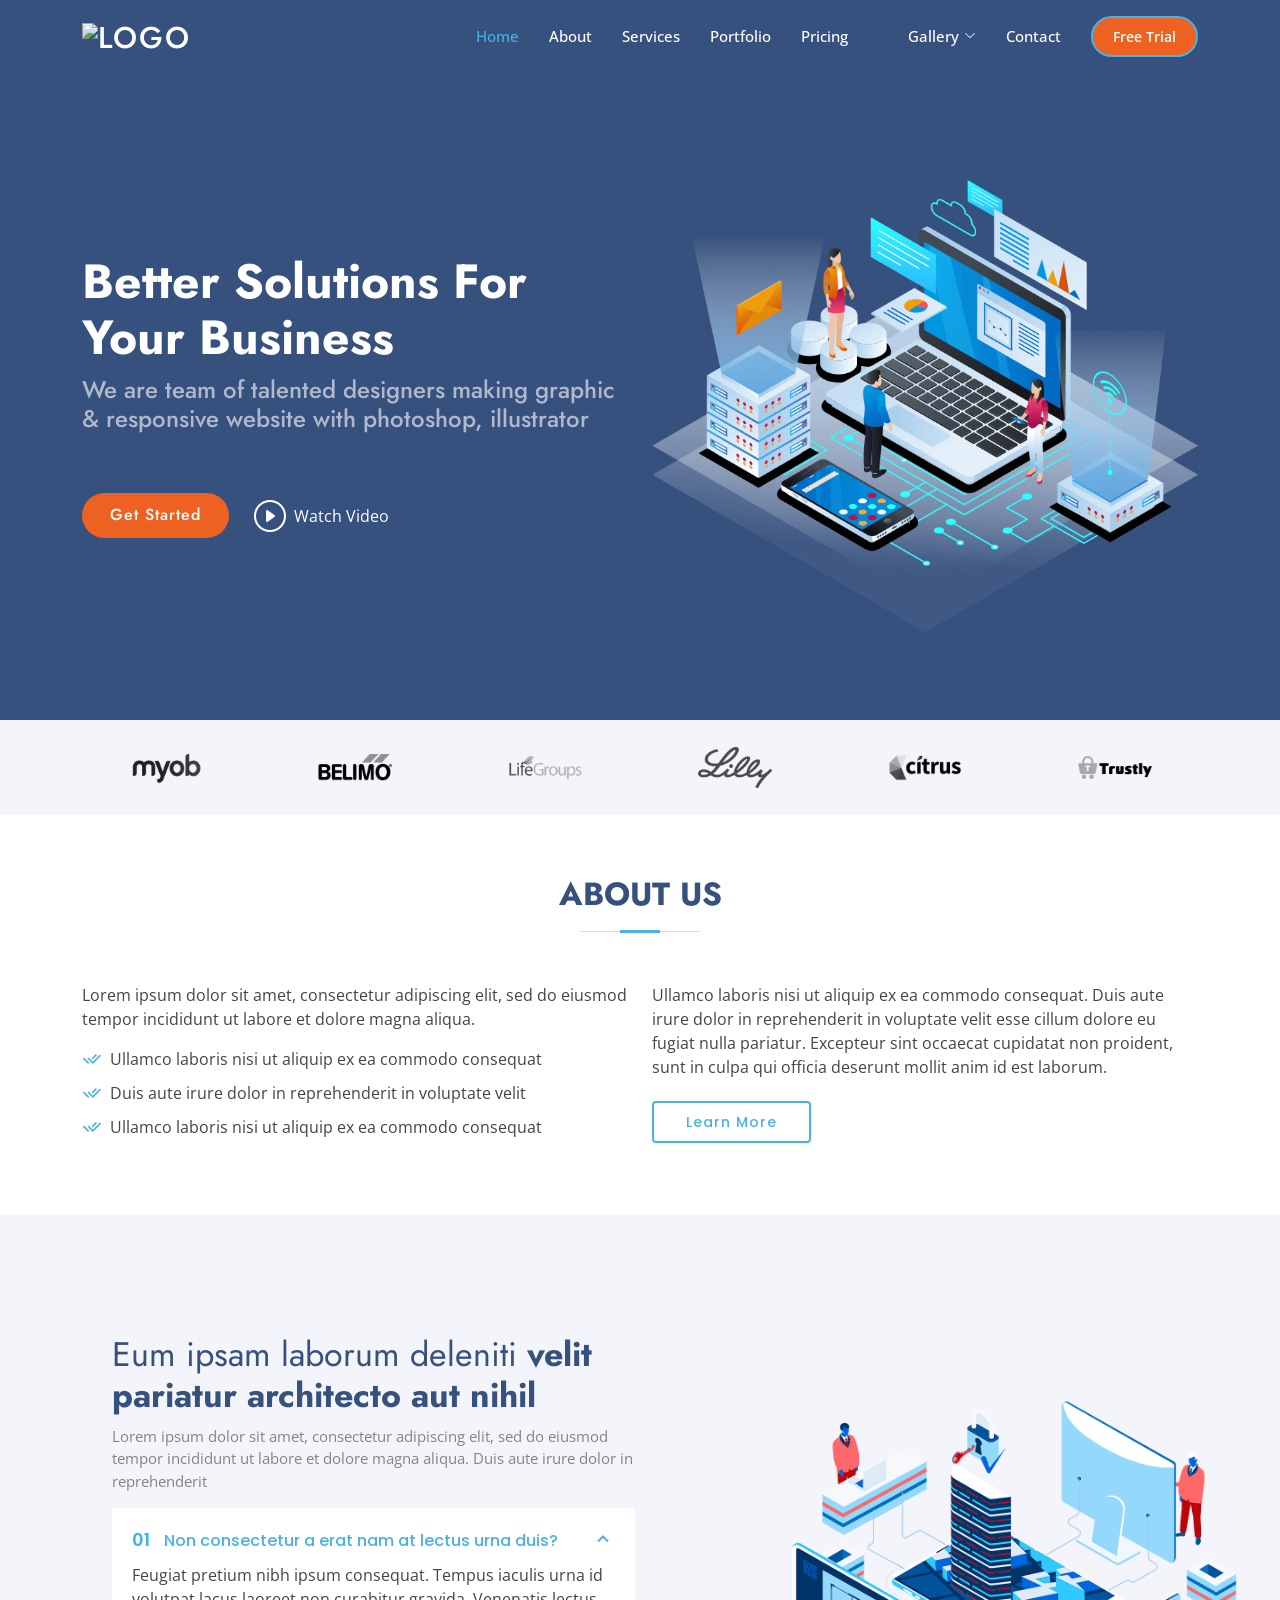
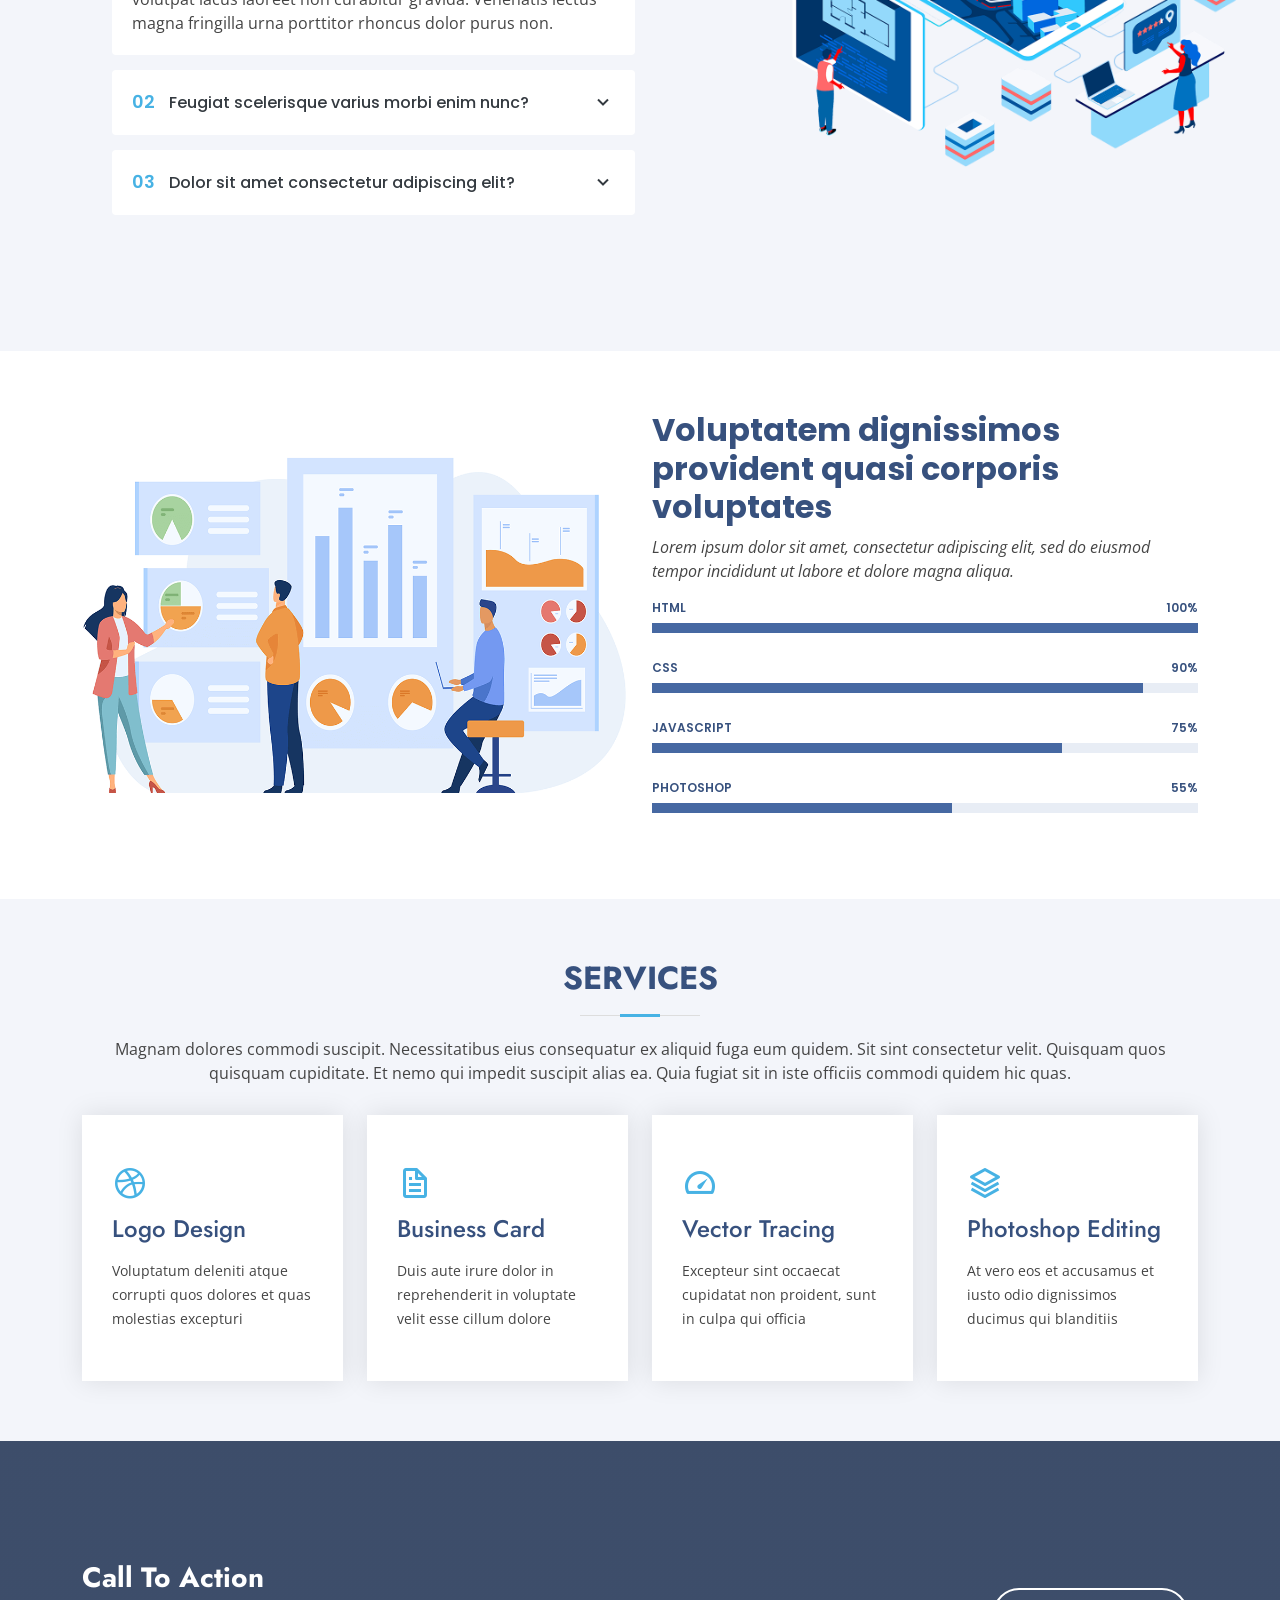
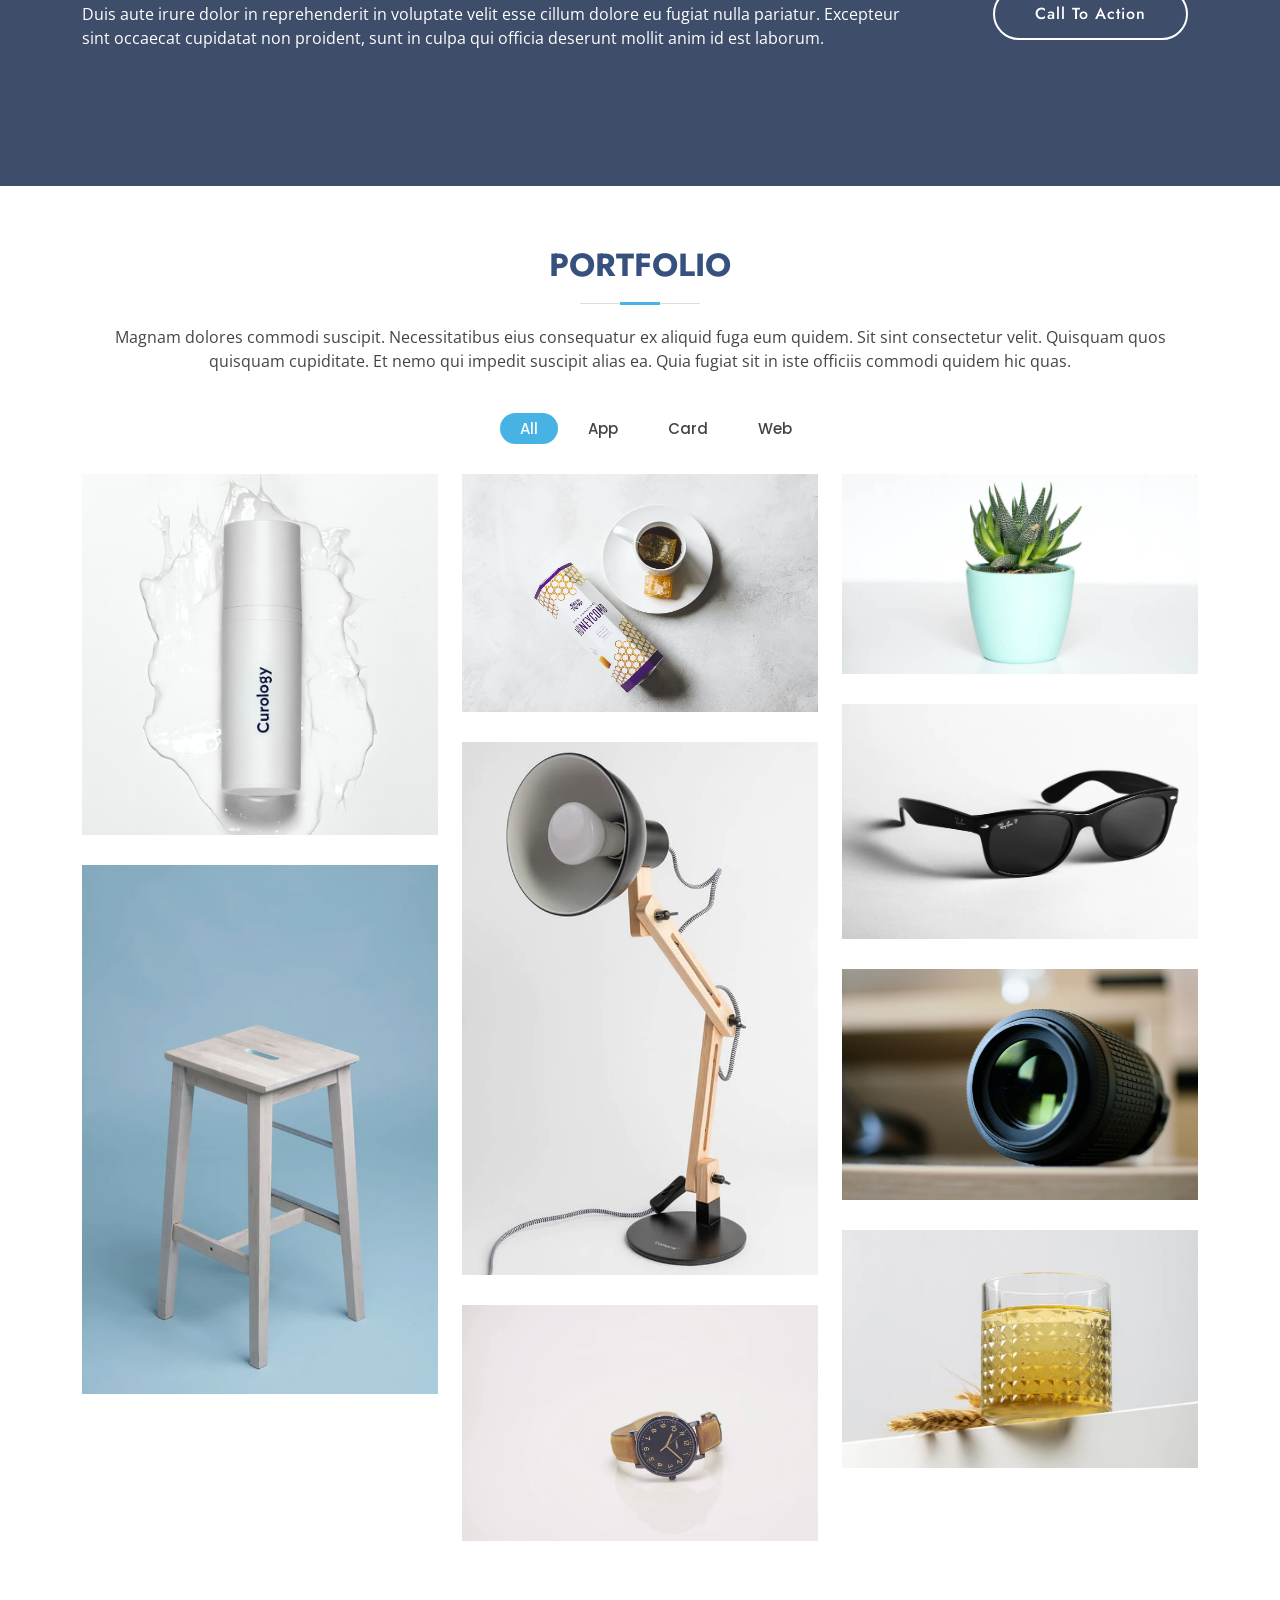
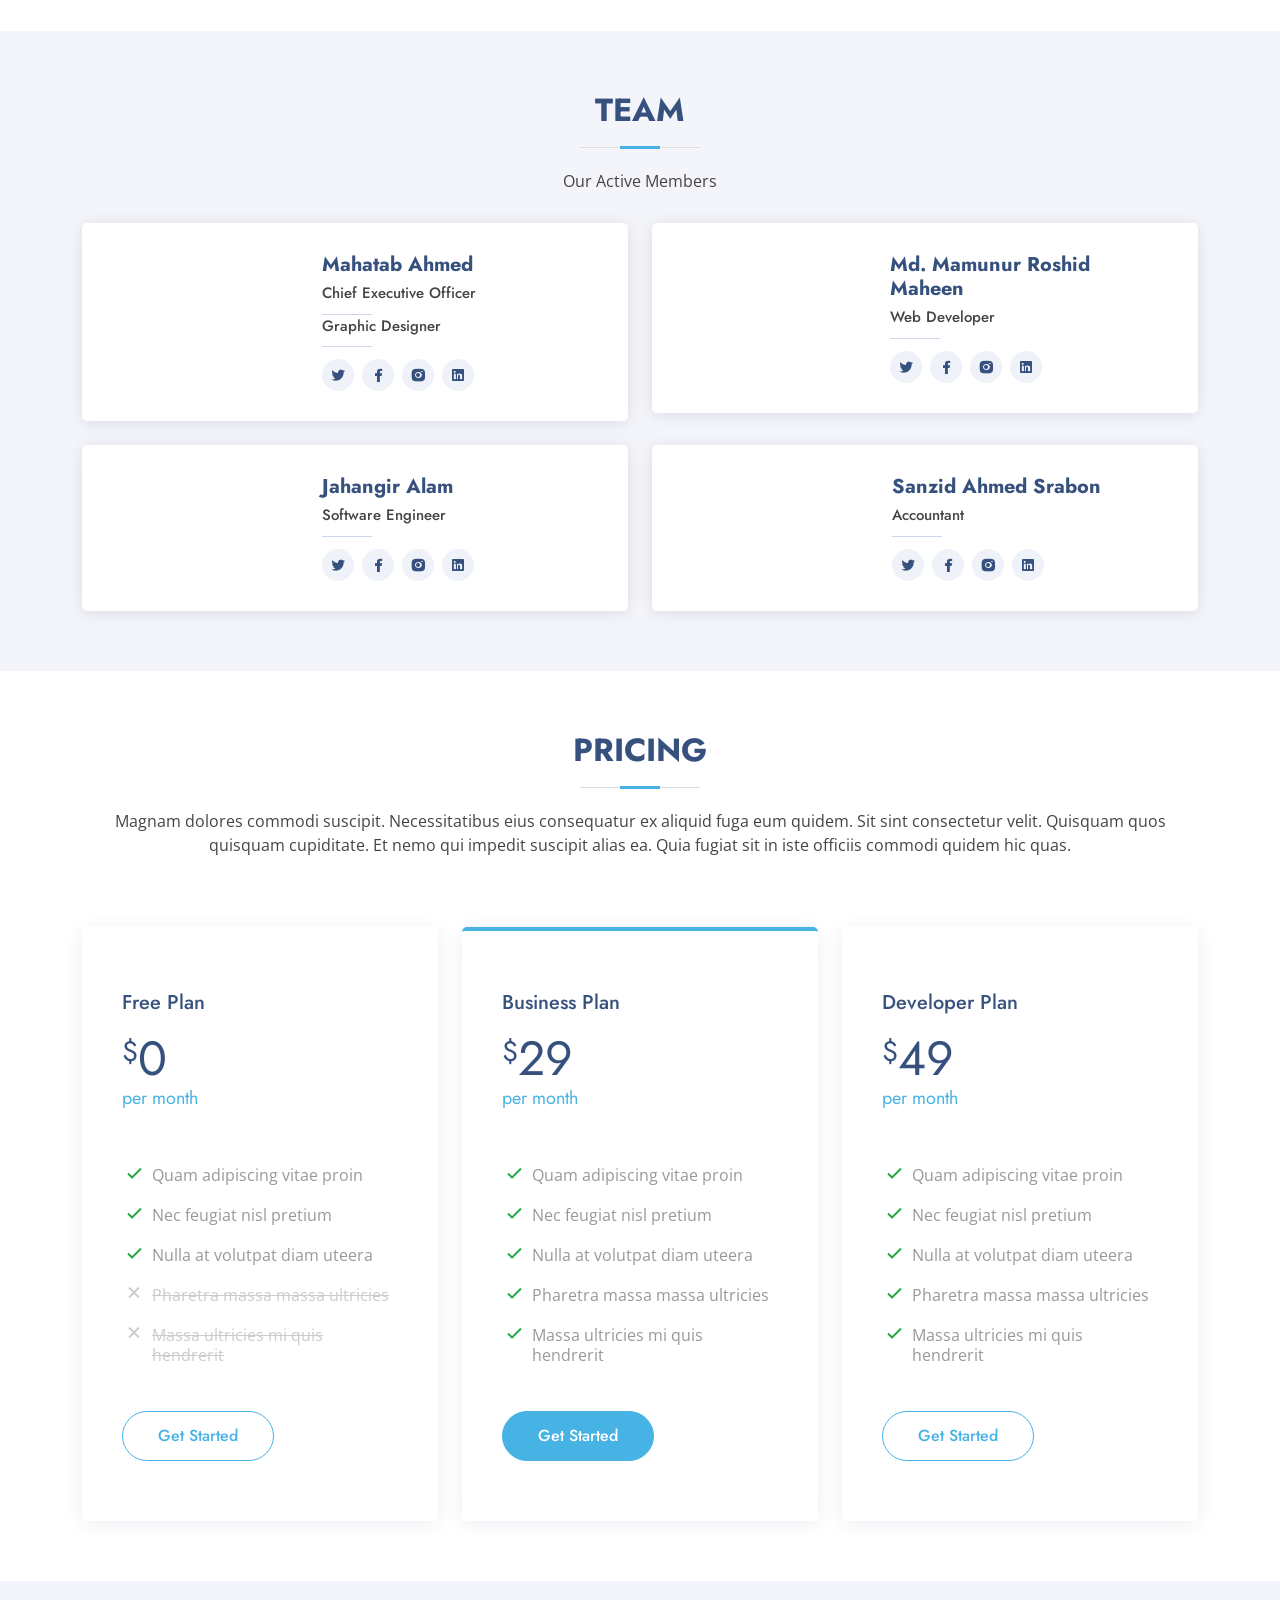
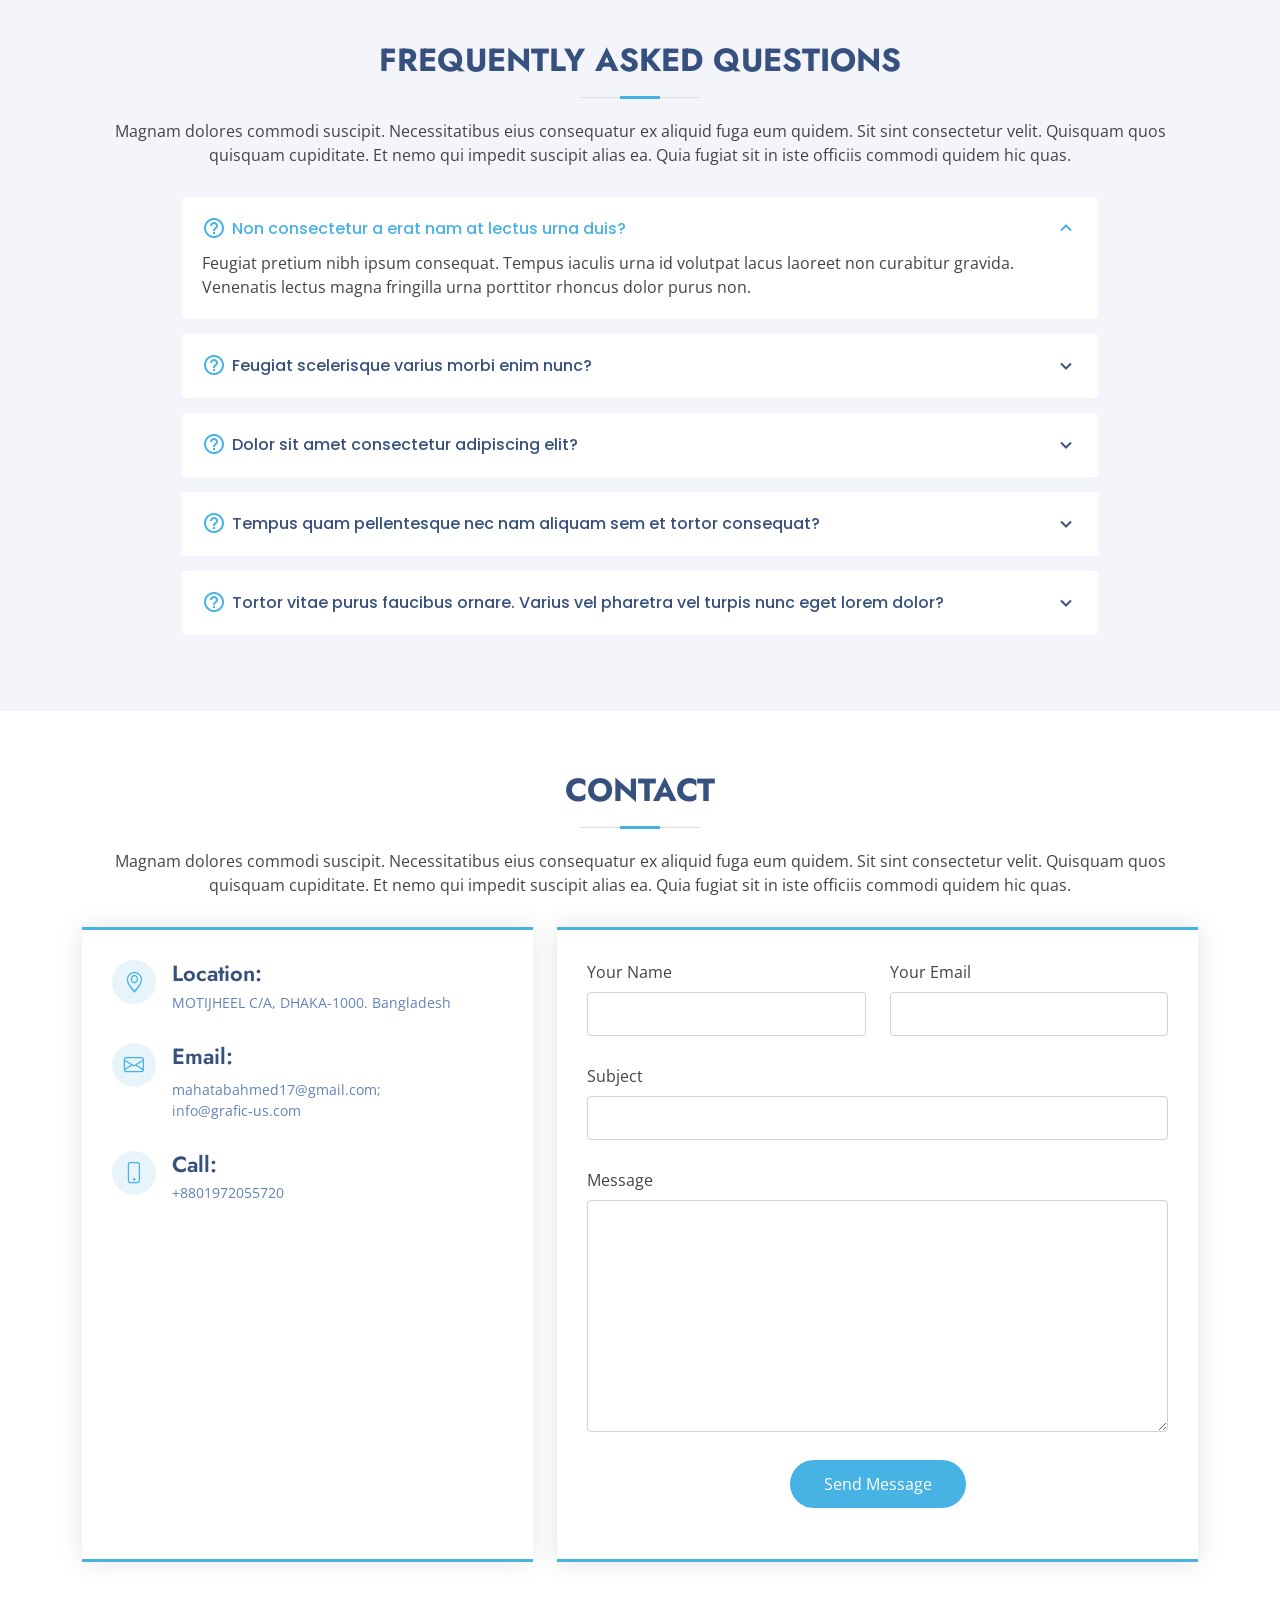
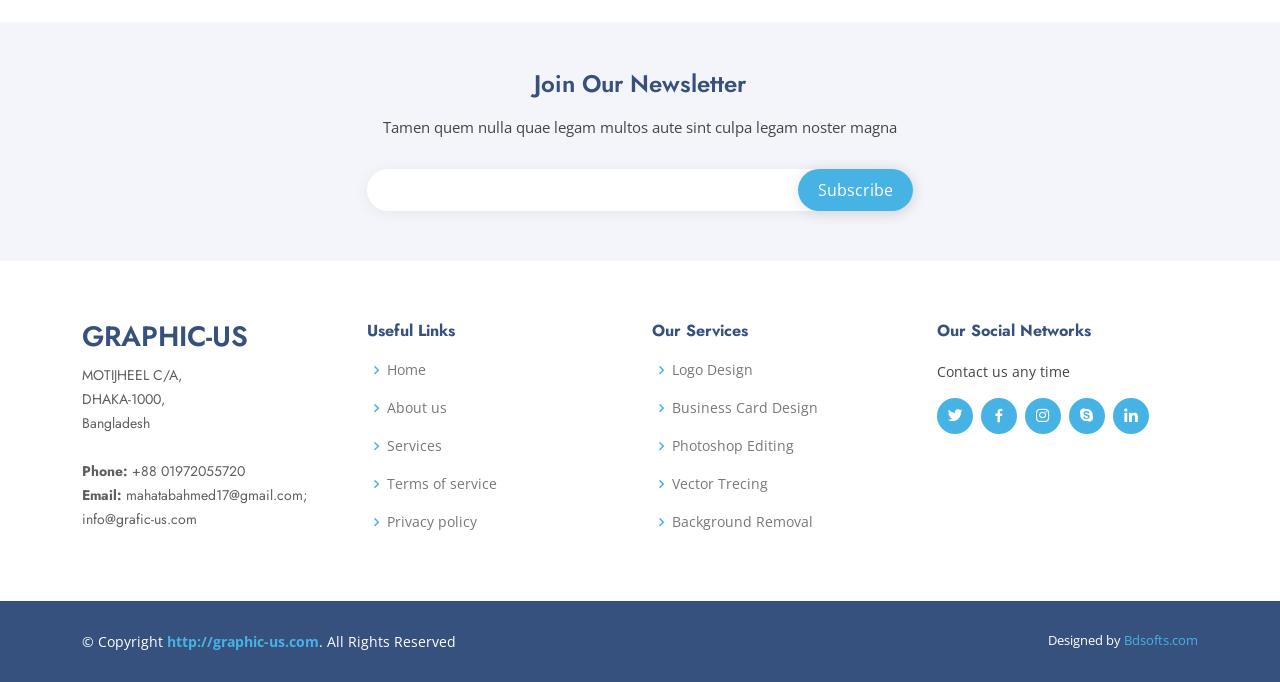
==== commit 1c1b94f7: "unknown change" ====
--- a/Arsha/Arsha/index.html
+++ b/Arsha/Arsha/index.html
@@ -42,7 +42,7 @@
   <header id="header" class="fixed-top ">
     <div class="container d-flex align-items-center">
 
-      <h1 class="logo me-auto"><a href="index.html"><img src="./assets/img/logo.jpg" alt="logo" style="height: 200px; width: 100px;"></a></h1>
+      <h1 class="logo me-auto"><a href="index.html"><img src="./assets/img/logo.jpg" alt="logo" style="width: 120px; height:120px"></a></h1>
       <!-- Uncomment below if you prefer to use an image logo -->
       <!-- <a href="index.html" class="logo me-auto"><img src="assets/img/logo.png" alt="" class="img-fluid"></a>-->
 
@@ -472,8 +472,8 @@
               <div class="pic"><img src="../Arsha/assets/img/mahatab.png" class="img-fluid" alt=""></div>
               <div class="member-info">
                 <h4>Mahatab Ahmed</h4>
-                <span>Chief Executive Officer</span>
-                <p>Graphic Designer</p>
+                <span style="font-family: Jost">Chief Executive Officer</span>
+                <span style="font-family: Jost">Graphic Designer</span>
                 <div class="social">
                   <a href="https://twitter.com/cutoutzones_"><i class="ri-twitter-fill"></i></a>
                   <a href="https://www.facebook.com/cutoutzones"><i class="ri-facebook-fill"></i></a>
@@ -489,7 +489,7 @@
               <div class="pic"><img src="../Arsha/assets/img/mamun.jpg" class="img-fluid" alt=""></div>
               <div class="member-info">
                 <h4>Md. Mamunur Roshid Maheen</h4>
-                <span>Web Developer</span>
+                <span style="font-family: Jost">Web Developer</span>
                  <p></p>
                 <div class="social">
                   <a href="#"><i class="ri-twitter-fill"></i></a>
@@ -506,7 +506,7 @@
               <div class="pic"><img src="../Arsha/assets/img/jahangir.jpg" class="img-fluid" alt=""></div>
               <div class="member-info">
                 <h4>Jahangir Alam</h4>
-                <span>Software Engineer</span>
+                <span style="font-family: Jost">Software Engineer</span>
                 <p></p>
                 <div class="social">
                   <a href=""><i class="ri-twitter-fill"></i></a>
@@ -523,7 +523,7 @@
               <div class="pic"><img src="../Arsha/assets/img/sanzid.png" class="img-fluid" alt=""></div>
               <div class="member-info">
                 <h4>Sanzid Ahmed Srabon</h4>
-                <span>Accountant</span>
+                <span style="font-family: Jost">Accountant</span>
                 <p></p>
                 <div class="social">
                   <a href=""><i class="ri-twitter-fill"></i></a>
